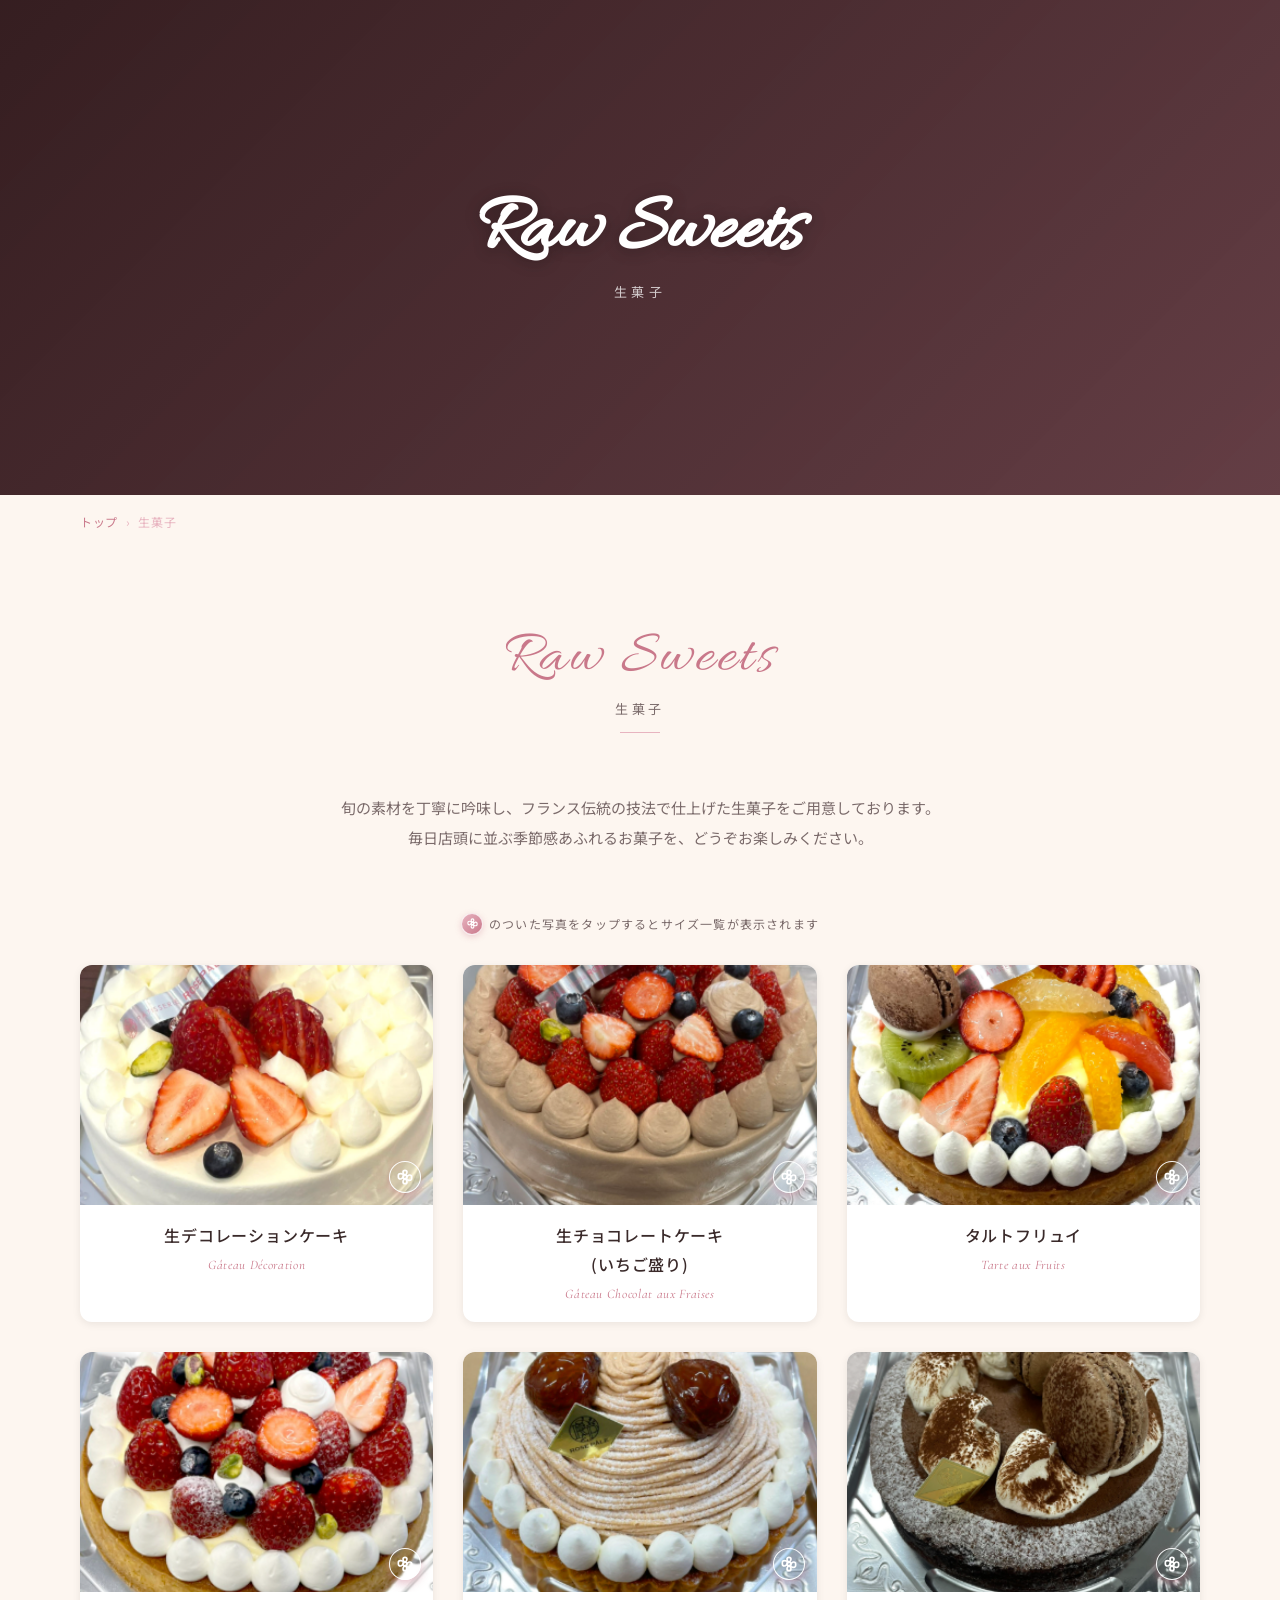
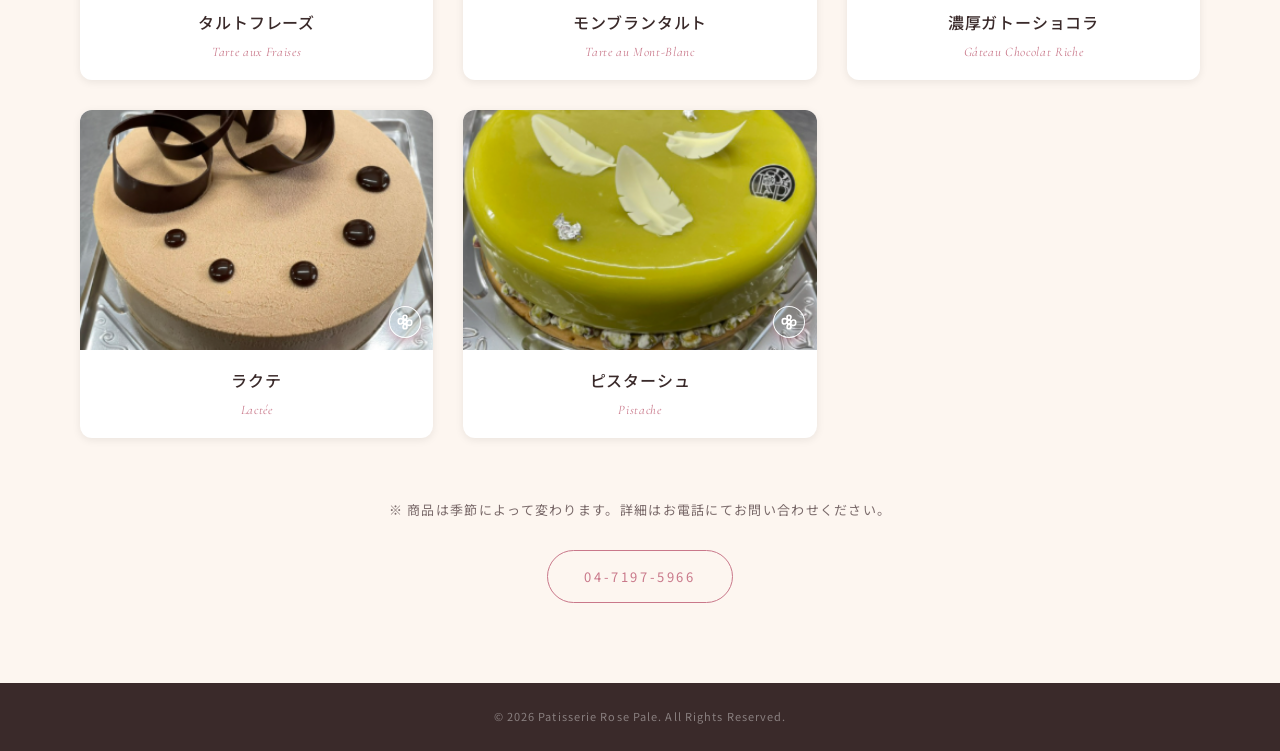
==== namagashi.html @ 11989080 "Add files via upload" ====
<!DOCTYPE html>
<html lang="ja">
<head>
  <meta charset="UTF-8">
  <meta name="viewport" content="width=device-width, initial-scale=1.0">
  <title>生菓子 | パティスリーローズパール</title>
  <meta name="description" content="パティスリーローズパールの生菓子一覧。旬の素材を使った、瑞々しい洋菓子をご用意しております。">
  <link rel="preconnect" href="https://fonts.googleapis.com">
  <link rel="preconnect" href="https://fonts.gstatic.com" crossorigin>
  <link href="https://fonts.googleapis.com/css2?family=Allura&family=Cormorant+Garamond:ital,wght@1,500&family=Noto+Sans+JP:wght@300;400;500&display=swap" rel="stylesheet">
  <link rel="stylesheet" href="css/style.css">
  <style>
    /* ── 生菓子ページ固有スタイル ── */

    /* カード画像エリア */
    .namagashi-card {
      background: var(--color-white);
      border-radius: var(--radius-md);
      overflow: hidden;
      box-shadow: var(--shadow-sm);
      transition: transform 0.3s ease, box-shadow 0.3s ease;
    }
    .namagashi-card:hover {
      transform: translateY(-4px);
      box-shadow: var(--shadow-md);
    }

    /* 画像ラッパー：タップで説明オーバーレイ表示 */
    .namagashi-img-wrap {
      position: relative;
      overflow: hidden;
      cursor: pointer;
      -webkit-tap-highlight-color: transparent;
    }

    /* 画像スタイル */
    .namagashi-img {
      width: 100%;
      height: 240px;
      object-fit: cover;
      transition: transform 0.5s ease;
    }

    .namagashi-card:hover .namagashi-img {
      transform: scale(1.05);
    }

    /* タップヒント（説明あり） */
    @keyframes flower-pulse {
      0% {
        transform: scale(1);
        box-shadow: 0 4px 10px rgba(201, 120, 138, 0.45);
      }
      50% {
        transform: scale(1.1);
        box-shadow: 0 6px 14px rgba(201, 120, 138, 0.6), 0 0 8px rgba(232, 180, 192, 0.4);
      }
      100% {
        transform: scale(1);
        box-shadow: 0 4px 10px rgba(201, 120, 138, 0.45);
      }
    }
    .namagashi-img-wrap.has-desc::before {
      content: '';
      position: absolute;
      bottom: 12px;
      right: 12px;
      width: 32px;
      height: 32px;
      background: linear-gradient(135deg, var(--color-rose-light), var(--color-rose));
      border: 1.5px solid rgba(255, 255, 255, 0.95);
      border-radius: 50%;
      z-index: 2;
      background-image: url("data:image/svg+xml,%3Csvg xmlns='http://www.w3.org/2000/svg' viewBox='0 0 24 24' fill='none' stroke='white' stroke-width='2.5' stroke-linecap='round' stroke-linejoin='round'%3E%3Ccircle cx='12' cy='12' r='3'/%3E%3Cpath d='M12 2a3 3 0 0 0-3 3c0 2 3 5 3 5s3-3 3-5a3 3 0 0 0-3-3z'/%3E%3Cpath d='M12 22a3 3 0 0 0 3-3c0-2-3-5-3-5s-3 3-3 5a3 3 0 0 0 3 3z'/%3E%3Cpath d='M2 12a3 3 0 0 0 3 3c2 0 5-3 5-5s-3-3-5-3a3 3 0 0 0-3 3z'/%3E%3Cpath d='M22 12a3 3 0 0 0-3-3c-2 0-5 3-5 5s3 3 5 3a3 3 0 0 0 3-3z'/%3E%3C/svg%3E");
      background-repeat: no-repeat;
      background-position: center;
      background-size: 16px;
      box-shadow: 0 4px 10px rgba(201, 120, 138, 0.45);
      transition: transform 0.3s ease, opacity 0.3s ease, box-shadow 0.3s ease;
      animation: flower-pulse 2.4s infinite ease-in-out;
    }
    .namagashi-img-wrap.has-desc.active::before {
      opacity: 0;
      transform: scale(0.8);
      pointer-events: none;
    }

    /* 説明オーバーレイ */
    .namagashi-desc-overlay {
      position: absolute;
      inset: 0;
      background: rgba(58, 42, 42, 0.88);
      backdrop-filter: blur(2px);
      display: flex;
      align-items: center;
      justify-content: center;
      padding: 20px;
      opacity: 0;
      transform: translateY(8px);
      transition: opacity 0.35s ease, transform 0.35s ease;
      pointer-events: none;
      z-index: 3;
    }
    .namagashi-img-wrap.active .namagashi-desc-overlay {
      opacity: 1;
      transform: translateY(0);
      pointer-events: all;
    }

    .namagashi-desc-overlay p {
      color: var(--color-white);
      font-size: 15px;
      line-height: 2.2;
      text-align: center;
      letter-spacing: 0.1em;
      font-weight: 400;
    }

    /* 閉じるボタン */
    .namagashi-close-btn {
      position: absolute;
      top: 10px;
      right: 10px;
      width: 28px;
      height: 28px;
      border-radius: 50%;
      background: rgba(255,255,255,0.25);
      display: flex;
      align-items: center;
      justify-content: center;
      z-index: 4;
      transition: background-color 0.2s, transform 0.2s;
    }
    .namagashi-close-btn:hover {
      background: rgba(255,255,255,0.4);
      transform: rotate(90deg);
    }
    .namagashi-close-btn svg {
      width: 14px;
      height: 14px;
      stroke: white;
      stroke-width: 2;
    }

    /* カード下部テキスト */
    .namagashi-card-body {
      padding: 16px 18px;
      text-align: center;
    }
    .namagashi-card-name {
      font-size: 16px;
      font-weight: 500;
      color: var(--color-text);
      margin: 0;
      letter-spacing: 0.05em;
    }
    .namagashi-card-name-en {
      display: block;
      font-family: var(--font-serif);
      font-style: italic;
      font-size: 13px;
      color: var(--color-rose);
      margin-top: 4px;
      letter-spacing: 0.05em;
    }

    /* グリッド */
    .namagashi-grid {
      display: grid;
      grid-template-columns: repeat(3, 1fr);
      gap: 30px;
      max-width: 1200px;
      margin: 0 auto;
    }

    /* タップ説明テキスト */
    .tap-hint {
      text-align: center;
      font-size: 12px;
      color: var(--color-text-light);
      letter-spacing: 0.1em;
      margin-bottom: 30px;
      display: flex;
      align-items: center;
      justify-content: center;
      gap: 6px;
    }
    .tap-hint-dot {
      width: 22px;
      height: 22px;
      background: linear-gradient(135deg, var(--color-rose-light), var(--color-rose));
      border: 1px solid rgba(255, 255, 255, 0.8);
      border-radius: 50%;
      display: inline-flex;
      align-items: center;
      justify-content: center;
      flex-shrink: 0;
      box-shadow: 0 2px 6px rgba(201, 120, 138, 0.3);
    }
    .tap-hint-dot svg {
      width: 11px;
      height: 11px;
      stroke: white;
      stroke-width: 2.5;
    }

    @media (max-width: 960px) {
      .namagashi-grid {
        grid-template-columns: 1fr;
        max-width: 500px;
        margin: 0 auto;
      }
      .namagashi-grid .namagashi-img {
        aspect-ratio: 1 / 1;
        height: auto;
      }
    }

    @media (max-width: 640px) {
      .namagashi-grid {
        max-width: 100%;
      }
    }

    /* ── ヒーロースライドショー ── */
    .page-hero {
      position: relative;
      overflow: hidden;
      background-color: #3a2a2a;
    }
    .page-hero-slides {
      position: absolute;
      inset: 0;
      z-index: 0;
    }
    .page-hero-slide {
      position: absolute;
      inset: 0;
      background-size: cover;
      background-position: center;
      opacity: 0;
      transform: scale(1.05);
      animation: hero-slideshow 12s infinite;
      animation-fill-mode: both;
    }
    .page-hero-slide:nth-child(1) {
      animation-delay: 0s;
    }
    .page-hero-slide:nth-child(2) {
      animation-delay: 4s;
    }
    .page-hero-slide:nth-child(3) {
      animation-delay: 8s;
    }

    @keyframes hero-slideshow {
      0% {
        opacity: 0;
        transform: scale(1.05);
      }
      8.33% {
        opacity: 1;
      }
      33.33% {
        opacity: 1;
        transform: scale(1);
      }
      41.66% {
        opacity: 0;
        transform: scale(0.98);
      }
      100% {
        opacity: 0;
      }
    }
  </style>
</head>
<body>

  <!-- Header -->
  <header id="site-header" class="header-transparent">
    <div class="header-inner">
      <a href="index.html" class="site-logo"><img src="img/ロゴ.png" alt="Patisserie Rose Pale" class="site-logo-img"></a>
      <button class="hamburger-btn" id="hamburger-btn" aria-label="メニューを開く">
        <span></span>
        <span></span>
        <span></span>
      </button>
    </div>
  </header>

  <!-- Navigation Overlay -->
  <div class="nav-overlay" id="nav-overlay">
    <nav>
      <ul>
        <li><a href="index.html"><span class="nav-en">Top</span><span class="nav-ja">トップページ</span></a></li>
        <li><a href="namagashi.html"><span class="nav-en">Raw Sweets</span><span class="nav-ja">生菓子</span></a></li>
        <li><a href="petits-gateaux.html"><span class="nav-en">Petits Gâteaux</span><span class="nav-ja">プティガトー</span></a></li>
        <li><a href="yakigashi.html"><span class="nav-en">Baked Sweets</span><span class="nav-ja">焼き菓子</span></a></li>
        <li><a href="shop.html"><span class="nav-en">Our Shop</span><span class="nav-ja">店舗紹介</span></a></li>
      </ul>
    </nav>
  </div>

  <!-- Page Hero (スライドショー) -->
  <section class="page-hero" aria-label="生菓子">
    <div class="page-hero-slides">
      <div class="page-hero-slide" style="background-image: url('img/生デコレーションケーキ.png');"></div>
      <div class="page-hero-slide" style="background-image: url('img/タルトフリュイ.png');"></div>
      <div class="page-hero-slide" style="background-image: url('img/モンブランタルト.png');"></div>
    </div>
    <div class="page-hero-overlay"></div>
    <div class="page-hero-content">
      <h1 class="page-title-en">Raw Sweets</h1>
      <p class="page-title-ja">生菓子</p>
    </div>
  </section>

  <!-- Breadcrumb -->
  <div class="breadcrumb">
    <a href="index.html">トップ</a>
    <span>›</span>
    <span>生菓子</span>
  </div>

  <!-- Product Section -->
  <main class="product-section">
    <div class="section-title fade-in-up">
      <span class="title-en">Raw Sweets</span>
      <span class="title-ja">生菓子</span>
      <span class="title-line"></span>
    </div>
    <p class="product-intro fade-in-up">
      旬の素材を丁寧に吟味し、フランス伝統の技法で仕上げた生菓子をご用意しております。<br>
      毎日店頭に並ぶ季節感あふれるお菓子を、どうぞお楽しみください。
    </p>

    <p class="tap-hint fade-in-up">
      <span class="tap-hint-dot">
        <svg viewBox="0 0 24 24" fill="none" stroke="currentColor" stroke-width="2.5" stroke-linecap="round" stroke-linejoin="round">
          <circle cx="12" cy="12" r="3"/>
          <path d="M12 2a3 3 0 0 0-3 3c0 2 3 5 3 5s3-3 3-5a3 3 0 0 0-3-3z"/>
          <path d="M12 22a3 3 0 0 0 3-3c0-2-3-5-3-5s-3 3-3 5a3 3 0 0 0 3 3z"/>
          <path d="M2 12a3 3 0 0 0 3 3c2 0 5-3 5-5s-3-3-5-3a3 3 0 0 0-3 3z"/>
          <path d="M22 12a3 3 0 0 0-3-3c-2 0-5 3-5 5s3 3 5 3a3 3 0 0 0 3-3z"/>
        </svg>
      </span>
      のついた写真をタップするとサイズ一覧が表示されます
    </p>

    <div class="namagashi-grid">

      <!-- 生デコレーションケーキ -->
      <article class="namagashi-card fade-in-up">
        <div class="namagashi-img-wrap has-desc" id="card-1" onclick="toggleDesc('card-1')">
          <img src="img/生デコレーションケーキ.png" alt="生デコレーションケーキ" class="namagashi-img" loading="lazy">
          <div class="namagashi-desc-overlay">
            <button class="namagashi-close-btn" onclick="event.stopPropagation(); toggleDesc('card-1')" aria-label="閉じる">
              <svg viewBox="0 0 24 24" fill="none" stroke-linecap="round" stroke-linejoin="round"><line x1="18" y1="6" x2="6" y2="18"/><line x1="6" y1="6" x2="18" y2="18"/></svg>
            </button>
            <p>
              4号 12センチ<br>
              5号 15センチ<br>
              6号 18センチ<br>
              7号 21センチ
            </p>
          </div>
        </div>
        <div class="namagashi-card-body">
          <h2 class="namagashi-card-name">生デコレーションケーキ</h2>
          <span class="namagashi-card-name-en">Gâteau Décoration</span>
        </div>
      </article>

      <!-- 生チョコレートケーキ（いちご盛り） -->
      <article class="namagashi-card fade-in-up">
        <div class="namagashi-img-wrap has-desc" id="card-2" onclick="toggleDesc('card-2')">
          <img src="img/生チョコレートケーキ(いちご盛り).png" alt="生チョコレートケーキ（いちご盛り）" class="namagashi-img" loading="lazy">
          <div class="namagashi-desc-overlay">
            <button class="namagashi-close-btn" onclick="event.stopPropagation(); toggleDesc('card-2')" aria-label="閉じる">
              <svg viewBox="0 0 24 24" fill="none" stroke-linecap="round" stroke-linejoin="round"><line x1="18" y1="6" x2="6" y2="18"/><line x1="6" y1="6" x2="18" y2="18"/></svg>
            </button>
            <p>
              4号 12センチ<br>
              5号 15センチ<br>
              6号 18センチ<br>
              7号 21センチ
            </p>
          </div>
        </div>
        <div class="namagashi-card-body">
          <h2 class="namagashi-card-name">生チョコレートケーキ<br>(いちご盛り)</h2>
          <span class="namagashi-card-name-en">Gâteau Chocolat aux Fraises</span>
        </div>
      </article>

      <!-- タルトフリュイ -->
      <article class="namagashi-card fade-in-up">
        <div class="namagashi-img-wrap has-desc" id="card-3" onclick="toggleDesc('card-3')">
          <img src="img/タルトフリュイ.png" alt="タルトフリュイ" class="namagashi-img" loading="lazy">
          <div class="namagashi-desc-overlay">
            <button class="namagashi-close-btn" onclick="event.stopPropagation(); toggleDesc('card-3')" aria-label="閉じる">
              <svg viewBox="0 0 24 24" fill="none" stroke-linecap="round" stroke-linejoin="round"><line x1="18" y1="6" x2="6" y2="18"/><line x1="6" y1="6" x2="18" y2="18"/></svg>
            </button>
            <p>
              5号 15センチ<br>
              6号 18センチ
            </p>
          </div>
        </div>
        <div class="namagashi-card-body">
          <h2 class="namagashi-card-name">タルトフリュイ</h2>
          <span class="namagashi-card-name-en">Tarte aux Fruits</span>
        </div>
      </article>

      <!-- タルトフレーズ -->
      <article class="namagashi-card fade-in-up">
        <div class="namagashi-img-wrap has-desc" id="card-4" onclick="toggleDesc('card-4')">
          <img src="img/タルトフレーズ.png" alt="タルトフレーズ" class="namagashi-img" loading="lazy">
          <div class="namagashi-desc-overlay">
            <button class="namagashi-close-btn" onclick="event.stopPropagation(); toggleDesc('card-4')" aria-label="閉じる">
              <svg viewBox="0 0 24 24" fill="none" stroke-linecap="round" stroke-linejoin="round"><line x1="18" y1="6" x2="6" y2="18"/><line x1="6" y1="6" x2="18" y2="18"/></svg>
            </button>
            <p>
              5号 15センチ<br>
              6号 18センチ
            </p>
          </div>
        </div>
        <div class="namagashi-card-body">
          <h2 class="namagashi-card-name">タルトフレーズ</h2>
          <span class="namagashi-card-name-en">Tarte aux Fraises</span>
        </div>
      </article>

      <!-- モンブランタルト -->
      <article class="namagashi-card fade-in-up">
        <div class="namagashi-img-wrap has-desc" id="card-5" onclick="toggleDesc('card-5')">
          <img src="img/モンブランタルト.png" alt="モンブランタルト" class="namagashi-img" loading="lazy">
          <div class="namagashi-desc-overlay">
            <button class="namagashi-close-btn" onclick="event.stopPropagation(); toggleDesc('card-5')" aria-label="閉じる">
              <svg viewBox="0 0 24 24" fill="none" stroke-linecap="round" stroke-linejoin="round"><line x1="18" y1="6" x2="6" y2="18"/><line x1="6" y1="6" x2="18" y2="18"/></svg>
            </button>
            <p>
              5号 15センチ<br>
              6号 18センチ
            </p>
          </div>
        </div>
        <div class="namagashi-card-body">
          <h2 class="namagashi-card-name">モンブランタルト</h2>
          <span class="namagashi-card-name-en">Tarte au Mont-Blanc</span>
        </div>
      </article>

      <!-- 濃厚ガトーショコラ -->
      <article class="namagashi-card fade-in-up">
        <div class="namagashi-img-wrap has-desc" id="card-6" onclick="toggleDesc('card-6')">
          <img src="img/濃厚ガトーショコラ.png" alt="濃厚ガトーショコラ" class="namagashi-img" loading="lazy">
          <div class="namagashi-desc-overlay">
            <button class="namagashi-close-btn" onclick="event.stopPropagation(); toggleDesc('card-6')" aria-label="閉じる">
              <svg viewBox="0 0 24 24" fill="none" stroke-linecap="round" stroke-linejoin="round"><line x1="18" y1="6" x2="6" y2="18"/><line x1="6" y1="6" x2="18" y2="18"/></svg>
            </button>
            <p>
              5号 15cm<br>
              6号 18cm
            </p>
          </div>
        </div>
        <div class="namagashi-card-body">
          <h2 class="namagashi-card-name">濃厚ガトーショコラ</h2>
          <span class="namagashi-card-name-en">Gâteau Chocolat Riche</span>
        </div>
      </article>

      <!-- ラクテ -->
      <article class="namagashi-card fade-in-up">
        <div class="namagashi-img-wrap has-desc" id="card-7" onclick="toggleDesc('card-7')">
          <img src="img/ラクテ.png" alt="ラクテ" class="namagashi-img" loading="lazy">
          <div class="namagashi-desc-overlay">
            <button class="namagashi-close-btn" onclick="event.stopPropagation(); toggleDesc('card-7')" aria-label="閉じる">
              <svg viewBox="0 0 24 24" fill="none" stroke-linecap="round" stroke-linejoin="round"><line x1="18" y1="6" x2="6" y2="18"/><line x1="6" y1="6" x2="18" y2="18"/></svg>
            </button>
            <p>
              5号 15センチ
            </p>
          </div>
        </div>
        <div class="namagashi-card-body">
          <h2 class="namagashi-card-name">ラクテ</h2>
          <span class="namagashi-card-name-en">Lactée</span>
        </div>
      </article>

      <!-- ピスターシュ -->
      <article class="namagashi-card fade-in-up">
        <div class="namagashi-img-wrap has-desc" id="card-8" onclick="toggleDesc('card-8')">
          <img src="img/ピスターシュ.png" alt="ピスターシュ" class="namagashi-img" loading="lazy">
          <div class="namagashi-desc-overlay">
            <button class="namagashi-close-btn" onclick="event.stopPropagation(); toggleDesc('card-8')" aria-label="閉じる">
              <svg viewBox="0 0 24 24" fill="none" stroke-linecap="round" stroke-linejoin="round"><line x1="18" y1="6" x2="6" y2="18"/><line x1="6" y1="6" x2="18" y2="18"/></svg>
            </button>
            <p>
              6号 18センチ
            </p>
          </div>
        </div>
        <div class="namagashi-card-body">
          <h2 class="namagashi-card-name">ピスターシュ</h2>
          <span class="namagashi-card-name-en">Pistache</span>
        </div>
      </article>

    </div>

    <div style="text-align: center; margin-top: 60px;" class="fade-in-up">
      <p style="font-size:13px; color: var(--color-text-light); letter-spacing: 0.1em; margin-bottom: 8px;">
        ※ 商品は季節によって変わります。詳細はお電話にてお問い合わせください。
      </p>
      <a href="tel:04-7197-5966" class="btn-outline" style="margin-top: 20px;">04-7197-5966</a>
    </div>
  </main>

  <!-- Footer -->
  <footer class="footer-bar">
    <p>&copy; 2026 Patisserie Rose Pale. All Rights Reserved.</p>
  </footer>

  <button id="back-to-top" aria-label="ページトップへ戻る">
    <svg viewBox="0 0 24 24" fill="none" stroke="currentColor" stroke-width="2" stroke-linecap="round" stroke-linejoin="round">
      <polyline points="18 15 12 9 6 15"/>
    </svg>
  </button>

      <div class="sp-bottom-bar">
    <ul>
      <li>
        <a href="tel:04-7197-5966" aria-label="電話する">
          <svg viewBox="0 0 24 24" fill="none" stroke="currentColor" stroke-width="1.5" stroke-linecap="round" stroke-linejoin="round">
            <path d="M22 16.92v3a2 2 0 01-2.18 2 19.79 19.79 0 01-8.63-3.07A19.5 19.5 0 013.07 10.8a19.79 19.79 0 01-3.07-8.72A2 2 0 012.18 0h3a2 2 0 012 1.72c.127.96.361 1.903.7 2.81a2 2 0 01-.45 2.11L6.91 7.09a16 16 0 006 6l.56-.56a2 2 0 012.11-.45c.907.339 1.85.573 2.81.7A2 2 0 0122 16.92z"/>
          </svg>
          Tel
        </a>
      </li>
      <li>
        <a href="https://www.instagram.com/rosepale2020/" target="_blank" rel="noopener noreferrer" aria-label="Instagram">
          <svg viewBox="0 0 24 24" fill="none" stroke="currentColor" stroke-width="1.5" stroke-linecap="round" stroke-linejoin="round">
            <rect x="2" y="2" width="20" height="20" rx="5" ry="5"/>
            <circle cx="12" cy="12" r="4"/>
            <circle cx="17.5" cy="6.5" r="1" fill="currentColor" stroke="none"/>
          </svg>
          Instagram
        </a>
      </li>
      <li>
        <a href="https://line.me/R/ti/p/@408lzbvm?oat_content=url" target="_blank" rel="noopener noreferrer" aria-label="LINE">
          <svg viewBox="0 0 24 24" fill="none" stroke="currentColor" stroke-width="1.5" stroke-linecap="round" stroke-linejoin="round">
            <path d="M21 11.5a8.38 8.38 0 0 1-.9 3.8 8.5 8.5 0 0 1-7.6 4.7 8.38 8.38 0 0 1-3.8-.9L3 21l1.9-5.7a8.38 8.38 0 0 1-.9-3.8 8.5 8.5 0 0 1 4.7-7.6 8.38 8.38 0 0 1 3.8-.9h.5a8.48 8.48 0 0 1 8 8v.5z"/>
          </svg>
          LINE
        </a>
      </li>
      <li>
        <a href="https://goo.gl/maps/tMZ2dfhwpbiLXZkw8" target="_blank" rel="noopener noreferrer" aria-label="地図を開く">
          <svg viewBox="0 0 24 24" fill="none" stroke="currentColor" stroke-width="1.5" stroke-linecap="round" stroke-linejoin="round">
            <path d="M12 2C8.13 2 5 5.13 5 9c0 5.25 7 13 7 13s7-7.75 7-13c0-3.87-3.13-7-7-7z"/>
            <circle cx="12" cy="9" r="2.5"/>
          </svg>
          Map
        </a>
      </li>
    </ul>
  </div>

  <script src="js/main.js"></script>
  <script>
    // 説明オーバーレイの開閉
    function toggleDesc(id) {
      const wrap = document.getElementById(id);
      if (!wrap || !wrap.classList.contains('has-desc')) return;

      const isActive = wrap.classList.contains('active');

      // 他のすべてを閉じる
      document.querySelectorAll('.namagashi-img-wrap.active').forEach(el => {
        el.classList.remove('active');
      });

      // 自分をトグル
      if (!isActive) {
        wrap.classList.add('active');
      }
    }

    // 外側クリックで閉じる
    document.addEventListener('click', function(e) {
      if (!e.target.closest('.namagashi-img-wrap')) {
        document.querySelectorAll('.namagashi-img-wrap.active').forEach(el => {
          el.classList.remove('active');
        });
      }
    });
  </script>
</body>
</html>
---- css/style.css ----
/* ========================================
   Patisserie Rose Pale - Main Stylesheet
   ======================================== */

/* -- Reset & Base -- */
*, *::before, *::after {
  box-sizing: border-box;
  margin: 0;
  padding: 0;
}

:root {
  --color-rose: #c9788a;
  --color-rose-light: #e8b4c0;
  --color-rose-pale: #f5dde3;
  --color-rose-dark: #9e5566;
  --color-cream: #fdf6f0;
  --color-white: #ffffff;
  --color-text: #3a2a2a;
  --color-text-light: #7a6a6a;
  --color-gold: #c9a96e;
  --color-gold-light: #e8d5b0;
  --font-sans: 'Noto Sans JP', 'Hiragino Kaku Gothic ProN', sans-serif;
  --font-serif: 'Cormorant Garamond', 'Georgia', serif;
  --font-display: 'Allura', cursive;
  --shadow-sm: 0 2px 8px rgba(0,0,0,0.08);
  --shadow-md: 0 4px 20px rgba(0,0,0,0.12);
  --shadow-lg: 0 8px 40px rgba(0,0,0,0.16);
  --radius-sm: 4px;
  --radius-md: 12px;
  --radius-lg: 24px;
  --transition: 0.3s ease;
}

html {
  scroll-behavior: smooth;
}

body {
  font-family: var(--font-sans);
  color: var(--color-text);
  background: var(--color-cream);
  line-height: 1.8;
  overflow-x: hidden;
}

img {
  max-width: 100%;
  height: auto;
  display: block;
}

/* ========================================
   IMAGE PLACEHOLDERS
   ======================================== */
/* グレープレースホルダー共通 */
.img-placeholder {
  background: #c8c8c8;
  display: flex;
  align-items: center;
  justify-content: center;
  color: #999;
  font-size: 12px;
  letter-spacing: 0.15em;
  width: 100%;
}

.img-placeholder::after {
  content: 'PHOTO';
}

/* about-image 内のプレースホルダー */
.about-image .img-placeholder {
  height: 520px;
  border-radius: var(--radius-lg);
  box-shadow: var(--shadow-lg);
  position: relative;
  z-index: 1;
}

/* product-card 内のプレースホルダー */
.product-card .img-placeholder {
  height: 240px;
}

/* gallery-item 内のプレースホルダー */
.gallery-item .img-placeholder {
  min-height: 280px;
  height: 100%;
  transition: transform 0.6s ease;
}

.gallery-item:hover .img-placeholder {
  transform: scale(1.08);
}

a {
  text-decoration: none;
  color: inherit;
}

ul {
  list-style: none;
}

/* ========================================
   HEADER
   ======================================== */
#site-header {
  position: fixed;
  top: -90px; /* 初期状態では画面上部に隠す */
  left: 0;
  width: 100%;
  z-index: 1000;
  opacity: 0;
  pointer-events: none; /* 非表示時は操作不可にする */
  transition: top 0.4s cubic-bezier(0.25, 1, 0.3, 1), 
              opacity 0.4s cubic-bezier(0.25, 1, 0.3, 1), 
              background var(--transition), 
              box-shadow var(--transition);
}

#site-header.scrolled {
  top: 0; /* スクロール時にスッと降りてくる */
  opacity: 1;
  pointer-events: all;
  background: rgba(255, 255, 255, 0.95);
  backdrop-filter: blur(10px);
  box-shadow: var(--shadow-sm);
}

.header-inner {
  display: flex;
  align-items: center;
  justify-content: space-between;
  padding: 20px 40px;
  max-width: 1200px;
  margin: 0 auto;
}

.site-logo {
  display: flex;
  align-items: center;
}

.site-logo-img {
  height: 64px;
  width: auto;
  display: block;
  transition: transform 0.3s ease, filter 0.3s ease, height 0.3s ease;
}

#site-header.scrolled .site-logo-img {
  height: 48px; /* スクロール時にロゴを少し小さくしてスタイリッシュに */
}

.site-logo:hover .site-logo-img {
  transform: scale(1.03);
}

@media (max-width: 640px) {
  .site-logo-img {
    height: 48px; /* モバイル端末に最適化された少し大きめの高さ */
  }
  #site-header.scrolled .site-logo-img {
    height: 38px;
  }
}

/* Hamburger menu button */
.hamburger-btn {
  display: flex;
  flex-direction: column;
  gap: 6px;
  cursor: pointer;
  padding: 8px;
  background: none;
  border: none;
  z-index: 1100;
}

.hamburger-btn span {
  display: block;
  width: 28px;
  height: 1.5px;
  background: var(--color-text);
  transition: var(--transition);
  transform-origin: center;
}

#site-header.scrolled .hamburger-btn span {
  background: var(--color-text);
}

.hamburger-btn.open span:nth-child(1) {
  transform: translateY(7.5px) rotate(45deg);
}
.hamburger-btn.open span:nth-child(2) {
  opacity: 0;
}
.hamburger-btn.open span:nth-child(3) {
  transform: translateY(-7.5px) rotate(-45deg);
}

/* When header is transparent (top of page, hero section) */
.header-transparent .hamburger-btn span {
  background: var(--color-white);
}

.header-transparent .logo-en {
  color: var(--color-rose-light);
  text-shadow: 0 1px 6px rgba(0,0,0,0.3);
}

.header-transparent .logo-ja {
  color: rgba(255,255,255,0.8);
}

/* Navigation overlay */
.nav-overlay {
  position: fixed;
  inset: 0;
  background: rgba(253, 246, 240, 0.97);
  backdrop-filter: blur(20px);
  z-index: 1050;
  display: flex;
  align-items: center;
  justify-content: center;
  opacity: 0;
  pointer-events: none;
  transition: opacity 0.4s ease;
}

.nav-overlay.open {
  opacity: 1;
  pointer-events: all;
}

.nav-overlay nav ul {
  display: flex;
  flex-direction: column;
  gap: 40px;
  text-align: center;
}

.nav-overlay nav ul li a {
  display: flex;
  flex-direction: column;
  align-items: center;
  gap: 6px;
  transition: var(--transition);
}

.nav-overlay nav ul li a .nav-en {
  font-family: var(--font-display);
  font-size: 38px;
  color: var(--color-rose);
  letter-spacing: 0.05em;
  line-height: 1;
}

.nav-overlay nav ul li a .nav-ja {
  font-size: 12px;
  letter-spacing: 0.25em;
  color: var(--color-text-light);
}

.nav-overlay nav ul li a:hover .nav-en {
  color: var(--color-rose-dark);
  transform: scale(1.05);
}

/* ========================================
   HERO SECTION
   ======================================== */
.hero-section {
  position: relative;
  width: 100%;
  height: 100vh;
  min-height: 600px;
  overflow: hidden;
}

.hero-bg-slides {
  position: absolute;
  inset: 0;
  z-index: 0;
}

.hero-bg-slide {
  position: absolute;
  inset: 0;
  background-size: cover;
  background-position: center;
  opacity: 0;
  transform: scale(1.05);
  animation: hero-slideshow-5 20s infinite;
  animation-fill-mode: both;
}

.hero-bg-slide:nth-child(1) { animation-delay: 0s; }
.hero-bg-slide:nth-child(2) { animation-delay: 4s; }
.hero-bg-slide:nth-child(3) { animation-delay: 8s; }
.hero-bg-slide:nth-child(4) { animation-delay: 12s; }
.hero-bg-slide:nth-child(5) { animation-delay: 16s; }

@keyframes hero-slideshow-5 {
  0% {
    opacity: 0;
    transform: scale(1.05);
  }
  5% {
    opacity: 1;
  }
  15% {
    opacity: 1;
    transform: scale(1);
  }
  20% {
    opacity: 0;
    transform: scale(0.98);
  }
  100% {
    opacity: 0;
  }
}

.hero-overlay {
  position: absolute;
  inset: 0;
  background: linear-gradient(
    135deg,
    rgba(50, 20, 25, 0.45) 0%,
    rgba(180, 100, 120, 0.25) 50%,
    rgba(50, 20, 25, 0.35) 100%
  );
}

.hero-content {
  position: absolute;
  inset: 0;
  display: flex;
  flex-direction: column;
  align-items: center;
  justify-content: center;
  text-align: center;
  color: var(--color-white);
  padding: 20px;
}

.hero-subtitle {
  font-family: var(--font-serif);
  font-size: 14px;
  letter-spacing: 0.4em;
  color: var(--color-rose-light);
  margin-bottom: 16px;
  opacity: 0;
  transform: translateY(20px);
  animation: fadeUp 1s ease 0.5s forwards;
  text-transform: uppercase;
}

.hero-title-en {
  font-family: var(--font-display);
  font-size: clamp(52px, 8vw, 100px);
  line-height: 1;
  letter-spacing: 0.03em;
  margin-bottom: 16px;
  text-shadow: 0 2px 20px rgba(0,0,0,0.3);
  opacity: 0;
  transform: translateY(20px);
  animation: fadeUp 1s ease 0.8s forwards;
}

.hero-title-ja {
  font-size: clamp(14px, 2vw, 18px);
  letter-spacing: 0.35em;
  color: rgba(255,255,255,0.85);
  margin-bottom: 40px;
  opacity: 0;
  transform: translateY(20px);
  animation: fadeUp 1s ease 1.1s forwards;
}

.hero-divider {
  width: 60px;
  height: 1px;
  background: var(--color-rose-light);
  margin: 0 auto 16px;
  opacity: 0;
  animation: fadeIn 1s ease 1.4s forwards;
}

.hero-tagline {
  font-size: 24px; /* 16pxから拡大して目立たせる */
  font-weight: 500; /* 文字に中太の太さを持たせる */
  line-height: 1.8; /* 改行時のエレガントな行間 */
  letter-spacing: 0.3em; /* 文字間をさらに広げてプレミアムな質感に */
  color: rgba(255, 255, 255, 0.98);
  text-shadow: 0 2px 16px rgba(0, 0, 0, 0.6), 0 0 10px rgba(0, 0, 0, 0.3); /* シャドウを強めて視認性向上 */
  text-align: center;
  opacity: 0;
  transform: translateY(25px);
  filter: blur(8px);
  transition: opacity 2s cubic-bezier(0.25, 1, 0.3, 1), 
              transform 2s cubic-bezier(0.25, 1, 0.3, 1), 
              filter 2s cubic-bezier(0.25, 1, 0.3, 1);
  transition-delay: 1.2s; /* 1.2秒のディレイで上品に登場 */
}

.hero-section.loaded .hero-tagline {
  opacity: 1;
  transform: translateY(0);
  filter: blur(0);
}

.hero-scroll {
  position: absolute;
  bottom: 40px;
  left: 50%;
  transform: translateX(-50%);
  display: flex;
  flex-direction: column;
  align-items: center;
  gap: 8px;
  color: rgba(255,255,255,0.7);
  font-size: 10px;
  letter-spacing: 0.3em;
  text-transform: uppercase;
  animation: bounce 2s ease infinite 2s;
}

.hero-scroll::after {
  content: '';
  display: block;
  width: 1px;
  height: 40px;
  background: linear-gradient(to bottom, rgba(255,255,255,0.7), transparent);
  animation: scrollLine 2s ease infinite;
}

@keyframes fadeUp {
  to { opacity: 1; transform: translateY(0); }
}

@keyframes fadeIn {
  to { opacity: 1; }
}

@keyframes bounce {
  0%, 100% { transform: translateX(-50%) translateY(0); }
  50% { transform: translateX(-50%) translateY(8px); }
}

@keyframes scrollLine {
  0% { transform: scaleY(0); transform-origin: top; }
  50% { transform: scaleY(1); transform-origin: top; }
  51% { transform: scaleY(1); transform-origin: bottom; }
  100% { transform: scaleY(0); transform-origin: bottom; }
}

/* ========================================
   CALENDAR SECTION (placeholder)
   ======================================== */
.calendar-section {
  padding: 80px 40px;
  background: var(--color-white);
  text-align: center;
}

.calendar-placeholder {
  max-width: 900px;
  margin: 40px auto 0;
  min-height: 200px;
  border: 2px dashed var(--color-rose-light);
  border-radius: var(--radius-md);
  display: flex;
  align-items: center;
  justify-content: center;
  background: var(--color-rose-pale);
  color: var(--color-rose);
  font-size: 16px;
  letter-spacing: 0.15em;
}

/* ========================================
   SECTION TITLES
   ======================================== */
.section-title {
  text-align: center;
  margin-bottom: 60px;
}

.section-title .title-en {
  display: block;
  font-family: var(--font-display);
  font-size: clamp(40px, 5vw, 60px);
  color: var(--color-rose);
  line-height: 1;
  margin-bottom: 8px;
  letter-spacing: 0.05em;
}

.section-title .title-ja {
  display: block;
  font-size: 13px;
  letter-spacing: 0.3em;
  color: var(--color-text-light);
}

.section-title .title-line {
  display: block;
  width: 40px;
  height: 1px;
  background: var(--color-rose-light);
  margin: 12px auto 0;
}

/* White text variant */
.section-title.white .title-en { color: var(--color-rose-light); }
.section-title.white .title-ja { color: rgba(255,255,255,0.7); }
.section-title.white .title-line { background: rgba(255,255,255,0.5); }

/* ========================================
   ABOUT SECTION
   ======================================== */
.about-section {
  padding: 100px 40px;
  background: var(--color-cream);
}

.about-inner {
  max-width: 1100px;
  margin: 0 auto;
  display: grid;
  grid-template-columns: 1fr 1fr;
  gap: 80px;
  align-items: center;
}

.about-image {
  position: relative;
}

.about-image img {
  width: 100%;
  height: 520px;
  object-fit: cover;
  border-radius: var(--radius-lg);
  box-shadow: var(--shadow-lg);
}

.about-image::before {
  content: '';
  position: absolute;
  top: -20px;
  left: -20px;
  right: 20px;
  bottom: 20px;
  border: 1px solid var(--color-rose-light);
  border-radius: var(--radius-lg);
  z-index: 0;
}

.about-image img { position: relative; z-index: 1; }

.about-text .section-title {
  text-align: left;
  margin-bottom: 30px;
}

.about-description {
  font-size: 15px;
  line-height: 2;
  color: var(--color-text-light);
  margin-bottom: 30px;
}

.about-signature {
  font-family: var(--font-display);
  font-size: 32px;
  color: var(--color-rose);
  margin-bottom: 30px;
}

/* アバウトセクション（写真なし・中央揃え） */
.about-inner.about-centered {
  display: block;
  max-width: 800px;
  margin: 0 auto;
  text-align: center;
}

.about-inner.about-centered .about-text {
  max-width: 100%;
}

.about-inner.about-centered .about-text .section-title {
  text-align: center;
  margin-bottom: 40px;
}

.about-inner.about-centered .about-text .section-title .title-line {
  margin: 12px auto 0;
}

.about-inner.about-centered .about-signature {
  font-family: var(--font-display);
  font-size: 38px;
  color: var(--color-rose);
  margin-bottom: 24px;
  letter-spacing: 0.05em;
  text-align: center;
}

.about-inner.about-centered .about-description {
  font-size: 15px;
  line-height: 2.1;
  color: var(--color-text-light);
  margin-bottom: 40px;
  letter-spacing: 0.04em;
  text-align: center;
}

.btn-primary {
  display: inline-block;
  padding: 14px 36px;
  background: var(--color-rose);
  color: var(--color-white);
  border-radius: 50px;
  font-size: 13px;
  letter-spacing: 0.2em;
  transition: var(--transition);
  box-shadow: 0 4px 15px rgba(201, 120, 138, 0.3);
}

.btn-primary:hover {
  background: var(--color-rose-dark);
  transform: translateY(-2px);
  box-shadow: 0 6px 20px rgba(201, 120, 138, 0.4);
}

.btn-outline {
  display: inline-block;
  padding: 14px 36px;
  border: 1px solid var(--color-rose);
  color: var(--color-rose);
  border-radius: 50px;
  font-size: 13px;
  letter-spacing: 0.2em;
  transition: var(--transition);
}

.btn-outline:hover {
  background: var(--color-rose);
  color: var(--color-white);
  transform: translateY(-2px);
}

/* ========================================
   GALLERY SECTION
   ======================================== */
.gallery-section {
  padding: 100px 40px;
  background: linear-gradient(135deg, #3a2a2a 0%, #5a3040 100%);
  position: relative;
  overflow: hidden;
}

.gallery-section::before {
  content: '';
  position: absolute;
  top: -50%;
  right: -20%;
  width: 600px;
  height: 600px;
  background: radial-gradient(circle, rgba(201,120,138,0.15) 0%, transparent 70%);
  border-radius: 50%;
}

/* ── ギャラリースライダースタイル ── */
.gallery-slider-container {
  position: relative;
  max-width: 900px;
  margin: 0 auto;
  overflow: hidden;
  border-radius: var(--radius-lg);
  box-shadow: 0 12px 40px rgba(0, 0, 0, 0.4);
}

.gallery-slider {
  position: relative;
  height: 480px;
  width: 100%;
  background: #231818;
}

.gallery-slide {
  position: absolute;
  inset: 0;
  opacity: 0;
  visibility: hidden;
  transition: opacity 0.8s ease, visibility 0.8s ease;
  z-index: 1;
}

.gallery-slide.active {
  opacity: 1;
  visibility: visible;
  z-index: 2;
}

.gallery-slide img {
  width: 100%;
  height: 100%;
  object-fit: cover;
  transition: transform 8s ease;
}

/* スライド切り替え時の微小なズーム（Ken Burns効果） */
.gallery-slide.active img {
  transform: scale(1.06);
}

/* キャプション（グラデーションオーバーレイと文字） */
.gallery-slide-caption {
  position: absolute;
  bottom: 0;
  left: 0;
  right: 0;
  background: linear-gradient(to top, rgba(20, 10, 12, 0.85) 0%, rgba(20, 10, 12, 0.3) 60%, transparent 100%);
  padding: 40px 60px 50px;
  color: var(--color-white);
  text-align: center;
  z-index: 3;
  transform: translateY(10px);
  opacity: 0;
  transition: transform 0.8s ease, opacity 0.8s ease;
}

.gallery-slide.active .gallery-slide-caption {
  transform: translateY(0);
  opacity: 1;
}

.gallery-slide-caption h3 {
  font-family: var(--font-display), var(--font-sans);
  font-size: clamp(20px, 3.5vw, 26px);
  margin-bottom: 8px;
  font-weight: 500;
  letter-spacing: 0.15em;
}

.gallery-slide-caption p {
  font-size: 13px;
  opacity: 0.85;
  letter-spacing: 0.1em;
  line-height: 1.6;
}

/* 矢印ボタン */
.slider-btn {
  position: absolute;
  top: 50%;
  transform: translateY(-50%);
  width: 44px;
  height: 44px;
  border-radius: 50%;
  background: rgba(255, 255, 255, 0.15);
  backdrop-filter: blur(4px);
  -webkit-backdrop-filter: blur(4px);
  border: 1px solid rgba(255, 255, 255, 0.25);
  color: var(--color-white);
  display: flex;
  align-items: center;
  justify-content: center;
  cursor: pointer;
  z-index: 10;
  transition: background-color 0.3s, transform 0.3s, border-color 0.3s;
}

.slider-btn:hover {
  background: var(--color-rose);
  border-color: var(--color-rose-light);
  transform: translateY(-50%) scale(1.08);
}

.slider-btn svg {
  width: 20px;
  height: 20px;
  stroke: currentColor;
}

.prev-btn { left: 24px; }
.next-btn { right: 24px; }

/* ドットインジケーター */
.slider-dots {
  position: absolute;
  bottom: 20px;
  left: 50%;
  transform: translateX(-50%);
  display: flex;
  gap: 10px;
  z-index: 10;
}

.slider-dot {
  width: 8px;
  height: 8px;
  border-radius: 50%;
  background: rgba(255, 255, 255, 0.4);
  cursor: pointer;
  transition: background-color 0.3s, transform 0.3s;
}

.slider-dot:hover {
  background: rgba(255, 255, 255, 0.7);
}

.slider-dot.active {
  background: var(--color-rose);
  transform: scale(1.25);
}

@media (max-width: 600px) {
  .gallery-slider {
    height: 360px;
  }
  .gallery-slide-caption {
    padding: 30px 24px 40px;
  }
  .slider-btn {
    width: 36px;
    height: 36px;
  }
  .slider-btn svg {
    width: 16px;
    height: 16px;
  }
  .prev-btn { left: 12px; }
  .next-btn { right: 12px; }
}

/* ========================================
   SHOP INFO / FOOTER
   ======================================== */
.info-section {
  padding: 80px 40px 60px;
  background: var(--color-cream);
}

.info-inner {
  max-width: 1100px;
  margin: 0 auto;
}

.info-grid {
  display: grid;
  grid-template-columns: 1fr 1fr;
  gap: 60px;
  align-items: start;
}

.info-logo-block {
  text-align: center;
}

.info-logo-block .logo-en {
  font-family: var(--font-display);
  font-size: 52px;
  color: var(--color-rose);
  line-height: 1;
  margin-bottom: 8px;
}

.info-logo-block .logo-ja {
  font-size: 11px;
  letter-spacing: 0.3em;
  color: var(--color-text-light);
  margin-bottom: 30px;
}

.info-divider {
  width: 40px;
  height: 1px;
  background: var(--color-rose-light);
  margin: 0 auto 30px;
}

.info-tel {
  font-size: 28px;
  font-family: var(--font-serif);
  letter-spacing: 0.05em;
  color: var(--color-rose);
  margin-bottom: 6px;
}

.info-tel a {
  color: inherit;
}

.info-sns {
  display: flex;
  gap: 20px;
  justify-content: center;
  margin-top: 24px;
}

.info-sns a {
  display: flex;
  align-items: center;
  justify-content: center;
  width: 42px;
  height: 42px;
  border: 1px solid var(--color-rose-light);
  border-radius: 50%;
  color: var(--color-rose);
  font-size: 16px;
  transition: var(--transition);
  text-decoration: none;
}

.info-sns a:hover {
  background: var(--color-rose);
  border-color: var(--color-rose);
  color: var(--color-white);
  transform: translateY(-2px);
}

.info-table {
  width: 100%;
}

.info-table tr {
  border-bottom: 1px solid var(--color-rose-pale);
}

.info-table td {
  padding: 16px 0;
  font-size: 14px;
  line-height: 1.8;
  vertical-align: top;
}

.info-table td:first-child {
  width: 120px;
  font-size: 11px;
  letter-spacing: 0.15em;
  color: var(--color-rose);
  padding-right: 20px;
  padding-top: 18px;
}

.map-embed {
  margin-top: 30px;
}

.map-embed iframe {
  width: 100%;
  height: 200px;
  border: none;
  border-radius: var(--radius-md);
  filter: grayscale(20%);
}

/* ========================================
   FOOTER BAR
   ======================================== */
.footer-bar {
  background: var(--color-text);
  padding: 24px 40px;
  text-align: center;
}

.footer-bar p {
  font-size: 11px;
  color: rgba(255,255,255,0.4);
  letter-spacing: 0.1em;
}

/* ========================================
   MOBILE SP BOTTOM BAR
   ======================================== */
.sp-bottom-bar {
  display: none;
  position: fixed;
  bottom: 0;
  left: 0;
  width: 100%;
  z-index: 900;
  background: var(--color-white);
  box-shadow: 0 -2px 12px rgba(0,0,0,0.1);
}

.sp-bottom-bar ul {
  display: flex;
}

.sp-bottom-bar ul li {
  flex: 1;
}

.sp-bottom-bar ul li a {
  display: flex;
  flex-direction: column;
  align-items: center;
  justify-content: center;
  padding: 12px 8px;
  gap: 4px;
  color: var(--color-rose);
  font-size: 10px;
  letter-spacing: 0.1em;
  transition: var(--transition);
}

.sp-bottom-bar ul li a:hover {
  background: var(--color-rose-pale);
}

.sp-bottom-bar ul li a svg {
  width: 20px;
  height: 20px;
}

/* ========================================
   PAGE HERO (inner pages)
   ======================================== */
.page-hero {
  height: 55vh;
  min-height: 300px;
  display: flex;
  flex-direction: column;
  align-items: center;
  justify-content: center;
  position: relative;
  overflow: hidden;
  text-align: center;
  background-color: #b0b0b0;
  background-size: cover;
  background-position: center;
  margin-top: 0;
}

.page-hero-overlay {
  position: absolute;
  inset: 0;
  background: linear-gradient(135deg, rgba(50,20,25,0.55), rgba(180,100,120,0.35));
}

.page-hero-content {
  position: relative;
  z-index: 1;
  color: var(--color-white);
}

.page-hero-content .page-title-en {
  font-family: var(--font-display);
  font-size: clamp(50px, 7vw, 80px);
  color: var(--color-white);
  line-height: 1;
  text-shadow: 0 2px 15px rgba(0,0,0,0.3);
}

.page-hero-content .page-title-ja {
  font-size: 13px;
  letter-spacing: 0.35em;
  color: rgba(255,255,255,0.75);
  margin-top: 8px;
}

/* ========================================
   PRODUCT PAGES
   ======================================== */
.product-section {
  padding: 80px 40px;
  max-width: 1200px;
  margin: 0 auto;
}

.product-intro {
  text-align: center;
  max-width: 680px;
  margin: 0 auto 60px;
  font-size: 15px;
  line-height: 2;
  color: var(--color-text-light);
}

.product-grid {
  display: grid;
  grid-template-columns: repeat(3, 1fr);
  gap: 30px;
}

.product-card {
  background: var(--color-white);
  border-radius: var(--radius-md);
  overflow: hidden;
  box-shadow: var(--shadow-sm);
  transition: var(--transition);
}

.product-card:hover {
  transform: translateY(-6px);
  box-shadow: var(--shadow-md);
}

.product-card-img {
  width: 100%;
  height: 240px;
  object-fit: cover;
  transition: transform 0.5s ease;
}

.product-card:hover .product-card-img {
  transform: scale(1.05);
}

.product-card-body {
  padding: 24px;
}

.product-card-name {
  font-size: 16px;
  font-weight: 500;
  color: var(--color-text);
  margin-bottom: 8px;
  letter-spacing: 0.05em;
}

.product-card-name-en {
  font-family: var(--font-serif);
  font-style: italic;
  font-size: 13px;
  color: var(--color-rose);
  margin-bottom: 12px;
  display: block;
}

.product-card-desc {
  font-size: 13px;
  color: var(--color-text-light);
  line-height: 1.8;
}

/* ========================================
   SHOP PAGE
   ======================================== */
.shop-section {
  padding: 80px 40px;
}

.shop-inner {
  max-width: 1000px;
  margin: 0 auto;
}

.shop-info-card {
  background: var(--color-white);
  border-radius: var(--radius-lg);
  box-shadow: var(--shadow-md);
  padding: 60px;
  margin-bottom: 40px;
}

.shop-info-title {
  font-family: var(--font-display);
  font-size: 36px;
  color: var(--color-rose);
  margin-bottom: 40px;
  text-align: center;
}

.shop-info-table {
  width: 100%;
  border-collapse: collapse;
}

.shop-info-table tr {
  border-bottom: 1px solid var(--color-rose-pale);
}

.shop-info-table td {
  padding: 20px 0;
  font-size: 15px;
  line-height: 1.8;
  vertical-align: top;
}

.shop-info-table td:first-child {
  width: 140px;
  font-size: 12px;
  letter-spacing: 0.15em;
  color: var(--color-rose);
  font-weight: 500;
  padding-top: 22px;
}

.shop-map {
  border-radius: var(--radius-lg);
  overflow: hidden;
  box-shadow: var(--shadow-md);
  height: 400px;
}

.shop-map iframe {
  width: 100%;
  height: 100%;
  border: none;
}

/* ========================================
   FADE ANIMATIONS
   ======================================== */
.fade-in-up {
  opacity: 0;
  transform: translateY(30px);
  transition: opacity 0.7s ease, transform 0.7s ease;
}

.fade-in-up.visible {
  opacity: 1;
  transform: translateY(0);
}

.fade-in {
  opacity: 0;
  transition: opacity 0.7s ease;
}

.fade-in.visible {
  opacity: 1;
}

/* ========================================
   RESPONSIVE - TABLET
   ======================================== */
@media (max-width: 960px) {
  .about-inner {
    grid-template-columns: 1fr;
    gap: 50px;
  }

  .about-text .section-title {
    text-align: center;
  }

  .about-image::before {
    display: none;
  }

  .info-grid {
    grid-template-columns: 1fr;
    gap: 40px;
  }

  .product-grid {
    grid-template-columns: repeat(2, 1fr);
  }

  .gallery-grid {
    grid-template-columns: repeat(2, 1fr);
  }

  .gallery-item.large {
    grid-column: span 1;
  }
}

/* ========================================
   RESPONSIVE - MOBILE
   ======================================== */
@media (max-width: 640px) {
  .hero-section {
    height: auto;
    min-height: auto;
    aspect-ratio: 4 / 3;
  }
  .hero-bg-slide {
    transform: none !important;
  }
  .hero-scroll {
    display: none;
  }
  .hero-tagline {
    font-size: 17px;
    letter-spacing: 0.18em;
    line-height: 1.7;
  }

  .header-inner {
    padding: 16px 20px;
  }

  .site-logo .logo-en {
    font-size: 22px;
  }

  .about-section,
  .gallery-section,
  .info-section,
  .product-section,
  .shop-section {
    padding: 60px 20px;
  }

  .calendar-section {
    padding: 60px 20px;
  }

  .product-grid {
    grid-template-columns: 1fr;
  }

  .gallery-grid {
    grid-template-columns: 1fr;
  }

  .gallery-item.large {
    grid-column: span 1;
  }

  .shop-info-card {
    padding: 30px 24px;
  }

  .sp-bottom-bar {
    display: block;
  }

  body {
    padding-bottom: 60px;
  }

  .footer-bar {
    padding-bottom: 80px;
  }
}

/* ========================================
   BREADCRUMB
   ======================================== */
.breadcrumb {
  padding: 16px 40px;
  max-width: 1200px;
  margin: 0 auto;
  display: flex;
  gap: 8px;
  align-items: center;
  font-size: 12px;
  color: var(--color-text-light);
  letter-spacing: 0.05em;
}

.breadcrumb a {
  color: var(--color-rose);
  transition: var(--transition);
}

.breadcrumb a:hover {
  color: var(--color-rose-dark);
}

.breadcrumb span {
  color: var(--color-rose-light);
}

/* ========================================
   BACK TO TOP BUTTON
   ======================================== */
#back-to-top {
  position: fixed;
  bottom: 80px;
  right: 30px;
  width: 46px;
  height: 46px;
  background: var(--color-rose);
  color: var(--color-white);
  border: none;
  border-radius: 50%;
  cursor: pointer;
  display: flex;
  align-items: center;
  justify-content: center;
  box-shadow: var(--shadow-md);
  opacity: 0;
  transform: translateY(20px);
  transition: var(--transition);
  z-index: 800;
}

#back-to-top.visible {
  opacity: 1;
  transform: translateY(0);
}

#back-to-top:hover {
  background: var(--color-rose-dark);
  transform: translateY(-3px);
}

#back-to-top svg {
  width: 18px;
  height: 18px;
}

/* ========================================
   NAMAGASHI SPECIFIC STYLES
   ======================================== */
@media (max-width: 960px) {
  .namagashi-grid {
    grid-template-columns: 1fr;
    max-width: 500px;
    margin: 0 auto;
  }
  .namagashi-grid .product-card-img {
    aspect-ratio: 1 / 1;
    height: auto;
  }
}

@media (max-width: 640px) {
  .namagashi-grid {
    max-width: 100%;
  }
}
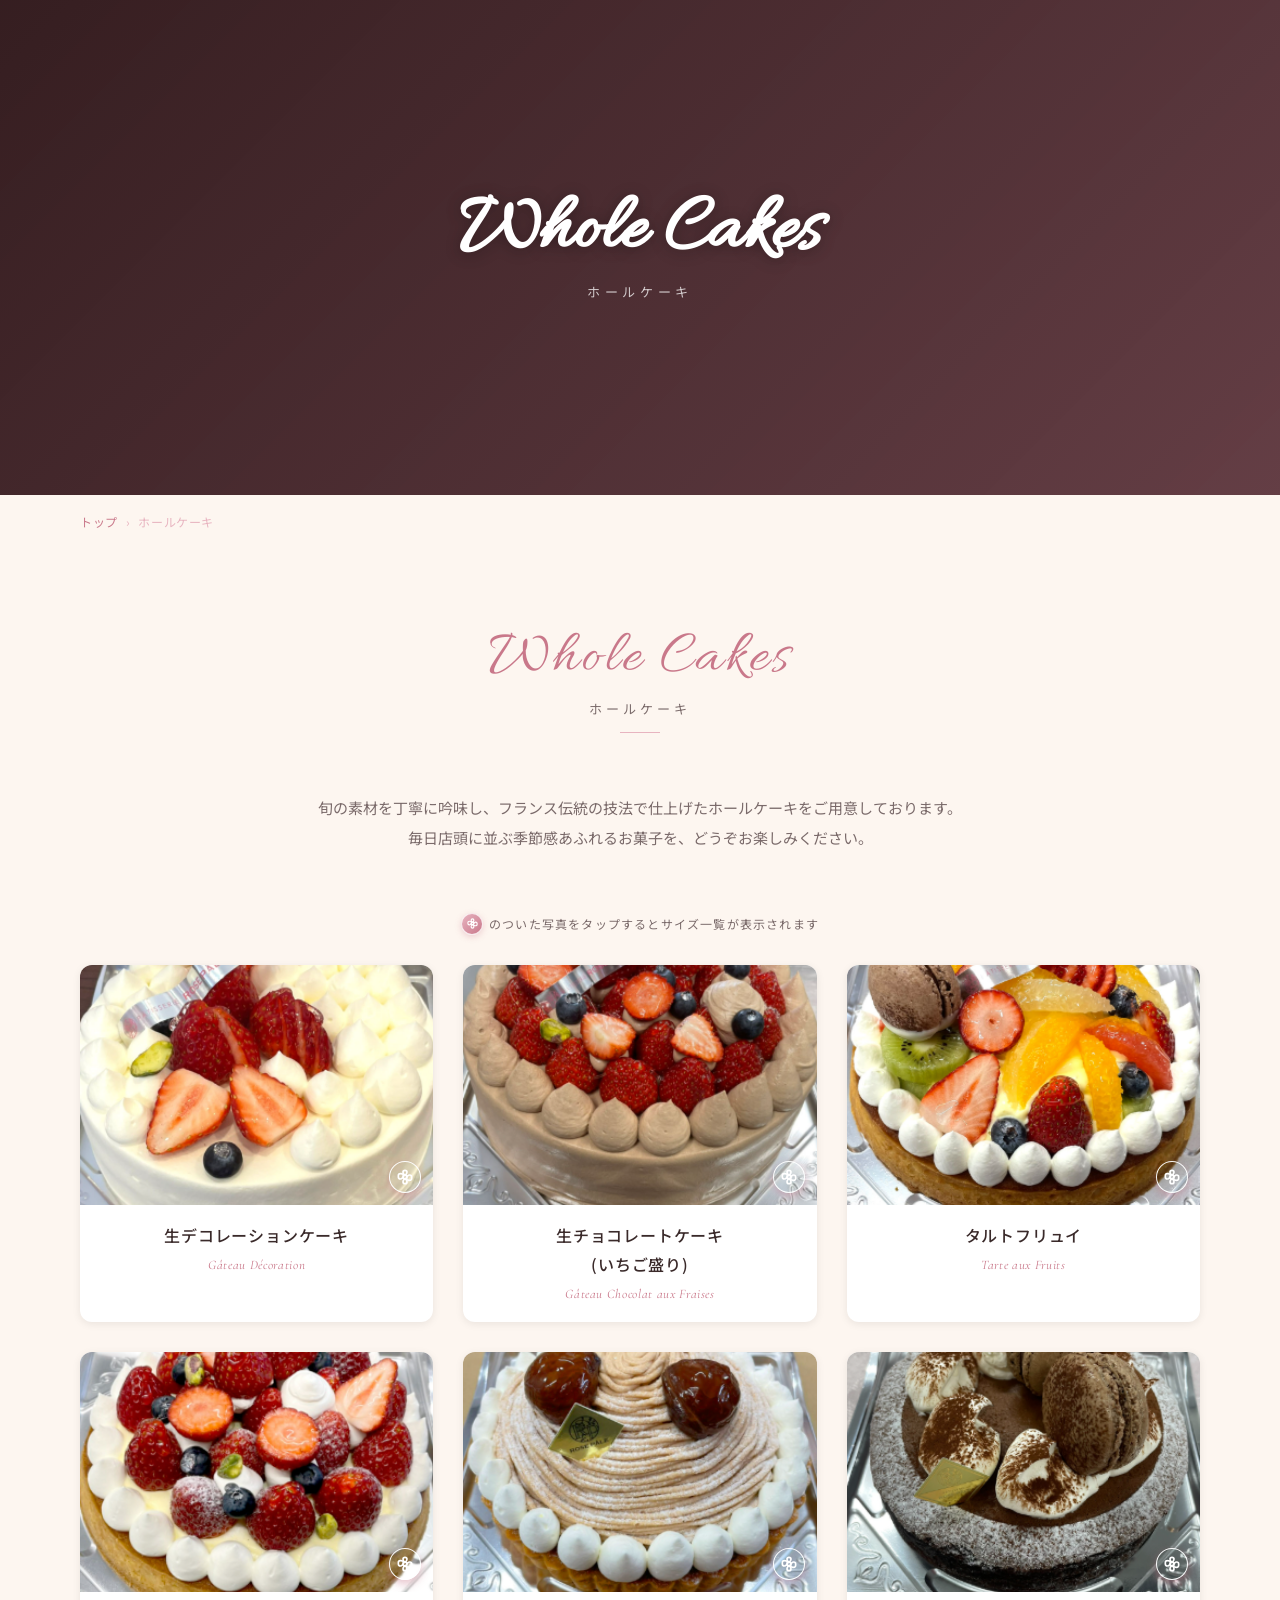
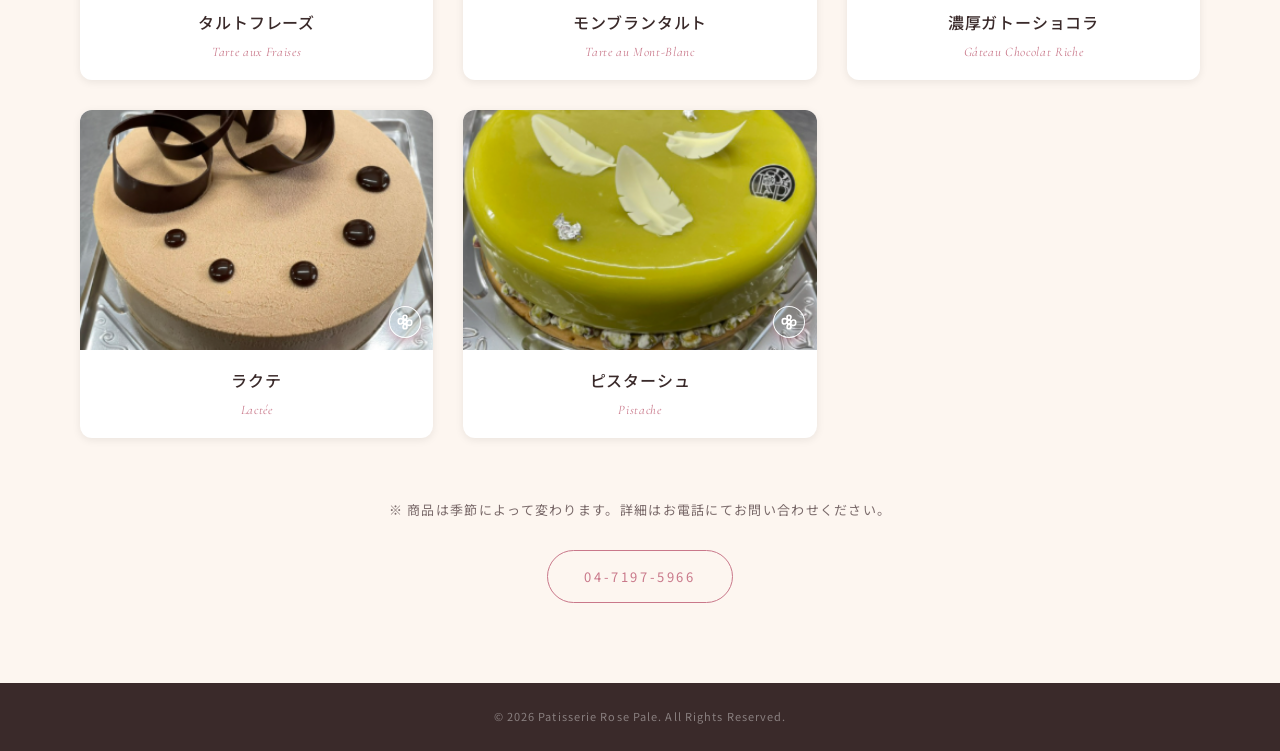
==== commit 453f37ca: "Update: Google Calendar sync, calendar redesign, Whole Cakes nav update" ====
--- a/namagashi.html
+++ b/namagashi.html
@@ -1,606 +1,606 @@
-<!DOCTYPE html>
-<html lang="ja">
-<head>
-  <meta charset="UTF-8">
-  <meta name="viewport" content="width=device-width, initial-scale=1.0">
-  <title>生菓子 | パティスリーローズパール</title>
-  <meta name="description" content="パティスリーローズパールの生菓子一覧。旬の素材を使った、瑞々しい洋菓子をご用意しております。">
-  <link rel="preconnect" href="https://fonts.googleapis.com">
-  <link rel="preconnect" href="https://fonts.gstatic.com" crossorigin>
-  <link href="https://fonts.googleapis.com/css2?family=Allura&family=Cormorant+Garamond:ital,wght@1,500&family=Noto+Sans+JP:wght@300;400;500&display=swap" rel="stylesheet">
-  <link rel="stylesheet" href="css/style.css">
-  <style>
-    /* ── 生菓子ページ固有スタイル ── */
-
-    /* カード画像エリア */
-    .namagashi-card {
-      background: var(--color-white);
-      border-radius: var(--radius-md);
-      overflow: hidden;
-      box-shadow: var(--shadow-sm);
-      transition: transform 0.3s ease, box-shadow 0.3s ease;
-    }
-    .namagashi-card:hover {
-      transform: translateY(-4px);
-      box-shadow: var(--shadow-md);
-    }
-
-    /* 画像ラッパー：タップで説明オーバーレイ表示 */
-    .namagashi-img-wrap {
-      position: relative;
-      overflow: hidden;
-      cursor: pointer;
-      -webkit-tap-highlight-color: transparent;
-    }
-
-    /* 画像スタイル */
-    .namagashi-img {
-      width: 100%;
-      height: 240px;
-      object-fit: cover;
-      transition: transform 0.5s ease;
-    }
-
-    .namagashi-card:hover .namagashi-img {
-      transform: scale(1.05);
-    }
-
-    /* タップヒント（説明あり） */
-    @keyframes flower-pulse {
-      0% {
-        transform: scale(1);
-        box-shadow: 0 4px 10px rgba(201, 120, 138, 0.45);
-      }
-      50% {
-        transform: scale(1.1);
-        box-shadow: 0 6px 14px rgba(201, 120, 138, 0.6), 0 0 8px rgba(232, 180, 192, 0.4);
-      }
-      100% {
-        transform: scale(1);
-        box-shadow: 0 4px 10px rgba(201, 120, 138, 0.45);
-      }
-    }
-    .namagashi-img-wrap.has-desc::before {
-      content: '';
-      position: absolute;
-      bottom: 12px;
-      right: 12px;
-      width: 32px;
-      height: 32px;
-      background: linear-gradient(135deg, var(--color-rose-light), var(--color-rose));
-      border: 1.5px solid rgba(255, 255, 255, 0.95);
-      border-radius: 50%;
-      z-index: 2;
-      background-image: url("data:image/svg+xml,%3Csvg xmlns='http://www.w3.org/2000/svg' viewBox='0 0 24 24' fill='none' stroke='white' stroke-width='2.5' stroke-linecap='round' stroke-linejoin='round'%3E%3Ccircle cx='12' cy='12' r='3'/%3E%3Cpath d='M12 2a3 3 0 0 0-3 3c0 2 3 5 3 5s3-3 3-5a3 3 0 0 0-3-3z'/%3E%3Cpath d='M12 22a3 3 0 0 0 3-3c0-2-3-5-3-5s-3 3-3 5a3 3 0 0 0 3 3z'/%3E%3Cpath d='M2 12a3 3 0 0 0 3 3c2 0 5-3 5-5s-3-3-5-3a3 3 0 0 0-3 3z'/%3E%3Cpath d='M22 12a3 3 0 0 0-3-3c-2 0-5 3-5 5s3 3 5 3a3 3 0 0 0 3-3z'/%3E%3C/svg%3E");
-      background-repeat: no-repeat;
-      background-position: center;
-      background-size: 16px;
-      box-shadow: 0 4px 10px rgba(201, 120, 138, 0.45);
-      transition: transform 0.3s ease, opacity 0.3s ease, box-shadow 0.3s ease;
-      animation: flower-pulse 2.4s infinite ease-in-out;
-    }
-    .namagashi-img-wrap.has-desc.active::before {
-      opacity: 0;
-      transform: scale(0.8);
-      pointer-events: none;
-    }
-
-    /* 説明オーバーレイ */
-    .namagashi-desc-overlay {
-      position: absolute;
-      inset: 0;
-      background: rgba(58, 42, 42, 0.88);
-      backdrop-filter: blur(2px);
-      display: flex;
-      align-items: center;
-      justify-content: center;
-      padding: 20px;
-      opacity: 0;
-      transform: translateY(8px);
-      transition: opacity 0.35s ease, transform 0.35s ease;
-      pointer-events: none;
-      z-index: 3;
-    }
-    .namagashi-img-wrap.active .namagashi-desc-overlay {
-      opacity: 1;
-      transform: translateY(0);
-      pointer-events: all;
-    }
-
-    .namagashi-desc-overlay p {
-      color: var(--color-white);
-      font-size: 15px;
-      line-height: 2.2;
-      text-align: center;
-      letter-spacing: 0.1em;
-      font-weight: 400;
-    }
-
-    /* 閉じるボタン */
-    .namagashi-close-btn {
-      position: absolute;
-      top: 10px;
-      right: 10px;
-      width: 28px;
-      height: 28px;
-      border-radius: 50%;
-      background: rgba(255,255,255,0.25);
-      display: flex;
-      align-items: center;
-      justify-content: center;
-      z-index: 4;
-      transition: background-color 0.2s, transform 0.2s;
-    }
-    .namagashi-close-btn:hover {
-      background: rgba(255,255,255,0.4);
-      transform: rotate(90deg);
-    }
-    .namagashi-close-btn svg {
-      width: 14px;
-      height: 14px;
-      stroke: white;
-      stroke-width: 2;
-    }
-
-    /* カード下部テキスト */
-    .namagashi-card-body {
-      padding: 16px 18px;
-      text-align: center;
-    }
-    .namagashi-card-name {
-      font-size: 16px;
-      font-weight: 500;
-      color: var(--color-text);
-      margin: 0;
-      letter-spacing: 0.05em;
-    }
-    .namagashi-card-name-en {
-      display: block;
-      font-family: var(--font-serif);
-      font-style: italic;
-      font-size: 13px;
-      color: var(--color-rose);
-      margin-top: 4px;
-      letter-spacing: 0.05em;
-    }
-
-    /* グリッド */
-    .namagashi-grid {
-      display: grid;
-      grid-template-columns: repeat(3, 1fr);
-      gap: 30px;
-      max-width: 1200px;
-      margin: 0 auto;
-    }
-
-    /* タップ説明テキスト */
-    .tap-hint {
-      text-align: center;
-      font-size: 12px;
-      color: var(--color-text-light);
-      letter-spacing: 0.1em;
-      margin-bottom: 30px;
-      display: flex;
-      align-items: center;
-      justify-content: center;
-      gap: 6px;
-    }
-    .tap-hint-dot {
-      width: 22px;
-      height: 22px;
-      background: linear-gradient(135deg, var(--color-rose-light), var(--color-rose));
-      border: 1px solid rgba(255, 255, 255, 0.8);
-      border-radius: 50%;
-      display: inline-flex;
-      align-items: center;
-      justify-content: center;
-      flex-shrink: 0;
-      box-shadow: 0 2px 6px rgba(201, 120, 138, 0.3);
-    }
-    .tap-hint-dot svg {
-      width: 11px;
-      height: 11px;
-      stroke: white;
-      stroke-width: 2.5;
-    }
-
-    @media (max-width: 960px) {
-      .namagashi-grid {
-        grid-template-columns: 1fr;
-        max-width: 500px;
-        margin: 0 auto;
-      }
-      .namagashi-grid .namagashi-img {
-        aspect-ratio: 1 / 1;
-        height: auto;
-      }
-    }
-
-    @media (max-width: 640px) {
-      .namagashi-grid {
-        max-width: 100%;
-      }
-    }
-
-    /* ── ヒーロースライドショー ── */
-    .page-hero {
-      position: relative;
-      overflow: hidden;
-      background-color: #3a2a2a;
-    }
-    .page-hero-slides {
-      position: absolute;
-      inset: 0;
-      z-index: 0;
-    }
-    .page-hero-slide {
-      position: absolute;
-      inset: 0;
-      background-size: cover;
-      background-position: center;
-      opacity: 0;
-      transform: scale(1.05);
-      animation: hero-slideshow 12s infinite;
-      animation-fill-mode: both;
-    }
-    .page-hero-slide:nth-child(1) {
-      animation-delay: 0s;
-    }
-    .page-hero-slide:nth-child(2) {
-      animation-delay: 4s;
-    }
-    .page-hero-slide:nth-child(3) {
-      animation-delay: 8s;
-    }
-
-    @keyframes hero-slideshow {
-      0% {
-        opacity: 0;
-        transform: scale(1.05);
-      }
-      8.33% {
-        opacity: 1;
-      }
-      33.33% {
-        opacity: 1;
-        transform: scale(1);
-      }
-      41.66% {
-        opacity: 0;
-        transform: scale(0.98);
-      }
-      100% {
-        opacity: 0;
-      }
-    }
-  </style>
-</head>
-<body>
-
-  <!-- Header -->
-  <header id="site-header" class="header-transparent">
-    <div class="header-inner">
-      <a href="index.html" class="site-logo"><img src="img/ロゴ.png" alt="Patisserie Rose Pale" class="site-logo-img"></a>
-      <button class="hamburger-btn" id="hamburger-btn" aria-label="メニューを開く">
-        <span></span>
-        <span></span>
-        <span></span>
-      </button>
-    </div>
-  </header>
-
-  <!-- Navigation Overlay -->
-  <div class="nav-overlay" id="nav-overlay">
-    <nav>
-      <ul>
-        <li><a href="index.html"><span class="nav-en">Top</span><span class="nav-ja">トップページ</span></a></li>
-        <li><a href="namagashi.html"><span class="nav-en">Raw Sweets</span><span class="nav-ja">生菓子</span></a></li>
-        <li><a href="petits-gateaux.html"><span class="nav-en">Petits Gâteaux</span><span class="nav-ja">プティガトー</span></a></li>
-        <li><a href="yakigashi.html"><span class="nav-en">Baked Sweets</span><span class="nav-ja">焼き菓子</span></a></li>
-        <li><a href="shop.html"><span class="nav-en">Our Shop</span><span class="nav-ja">店舗紹介</span></a></li>
-      </ul>
-    </nav>
-  </div>
-
-  <!-- Page Hero (スライドショー) -->
-  <section class="page-hero" aria-label="生菓子">
-    <div class="page-hero-slides">
-      <div class="page-hero-slide" style="background-image: url('img/生デコレーションケーキ.png');"></div>
-      <div class="page-hero-slide" style="background-image: url('img/タルトフリュイ.png');"></div>
-      <div class="page-hero-slide" style="background-image: url('img/モンブランタルト.png');"></div>
-    </div>
-    <div class="page-hero-overlay"></div>
-    <div class="page-hero-content">
-      <h1 class="page-title-en">Raw Sweets</h1>
-      <p class="page-title-ja">生菓子</p>
-    </div>
-  </section>
-
-  <!-- Breadcrumb -->
-  <div class="breadcrumb">
-    <a href="index.html">トップ</a>
-    <span>›</span>
-    <span>生菓子</span>
-  </div>
-
-  <!-- Product Section -->
-  <main class="product-section">
-    <div class="section-title fade-in-up">
-      <span class="title-en">Raw Sweets</span>
-      <span class="title-ja">生菓子</span>
-      <span class="title-line"></span>
-    </div>
-    <p class="product-intro fade-in-up">
-      旬の素材を丁寧に吟味し、フランス伝統の技法で仕上げた生菓子をご用意しております。<br>
-      毎日店頭に並ぶ季節感あふれるお菓子を、どうぞお楽しみください。
-    </p>
-
-    <p class="tap-hint fade-in-up">
-      <span class="tap-hint-dot">
-        <svg viewBox="0 0 24 24" fill="none" stroke="currentColor" stroke-width="2.5" stroke-linecap="round" stroke-linejoin="round">
-          <circle cx="12" cy="12" r="3"/>
-          <path d="M12 2a3 3 0 0 0-3 3c0 2 3 5 3 5s3-3 3-5a3 3 0 0 0-3-3z"/>
-          <path d="M12 22a3 3 0 0 0 3-3c0-2-3-5-3-5s-3 3-3 5a3 3 0 0 0 3 3z"/>
-          <path d="M2 12a3 3 0 0 0 3 3c2 0 5-3 5-5s-3-3-5-3a3 3 0 0 0-3 3z"/>
-          <path d="M22 12a3 3 0 0 0-3-3c-2 0-5 3-5 5s3 3 5 3a3 3 0 0 0 3-3z"/>
-        </svg>
-      </span>
-      のついた写真をタップするとサイズ一覧が表示されます
-    </p>
-
-    <div class="namagashi-grid">
-
-      <!-- 生デコレーションケーキ -->
-      <article class="namagashi-card fade-in-up">
-        <div class="namagashi-img-wrap has-desc" id="card-1" onclick="toggleDesc('card-1')">
-          <img src="img/生デコレーションケーキ.png" alt="生デコレーションケーキ" class="namagashi-img" loading="lazy">
-          <div class="namagashi-desc-overlay">
-            <button class="namagashi-close-btn" onclick="event.stopPropagation(); toggleDesc('card-1')" aria-label="閉じる">
-              <svg viewBox="0 0 24 24" fill="none" stroke-linecap="round" stroke-linejoin="round"><line x1="18" y1="6" x2="6" y2="18"/><line x1="6" y1="6" x2="18" y2="18"/></svg>
-            </button>
-            <p>
-              4号 12センチ<br>
-              5号 15センチ<br>
-              6号 18センチ<br>
-              7号 21センチ
-            </p>
-          </div>
-        </div>
-        <div class="namagashi-card-body">
-          <h2 class="namagashi-card-name">生デコレーションケーキ</h2>
-          <span class="namagashi-card-name-en">Gâteau Décoration</span>
-        </div>
-      </article>
-
-      <!-- 生チョコレートケーキ（いちご盛り） -->
-      <article class="namagashi-card fade-in-up">
-        <div class="namagashi-img-wrap has-desc" id="card-2" onclick="toggleDesc('card-2')">
-          <img src="img/生チョコレートケーキ(いちご盛り).png" alt="生チョコレートケーキ（いちご盛り）" class="namagashi-img" loading="lazy">
-          <div class="namagashi-desc-overlay">
-            <button class="namagashi-close-btn" onclick="event.stopPropagation(); toggleDesc('card-2')" aria-label="閉じる">
-              <svg viewBox="0 0 24 24" fill="none" stroke-linecap="round" stroke-linejoin="round"><line x1="18" y1="6" x2="6" y2="18"/><line x1="6" y1="6" x2="18" y2="18"/></svg>
-            </button>
-            <p>
-              4号 12センチ<br>
-              5号 15センチ<br>
-              6号 18センチ<br>
-              7号 21センチ
-            </p>
-          </div>
-        </div>
-        <div class="namagashi-card-body">
-          <h2 class="namagashi-card-name">生チョコレートケーキ<br>(いちご盛り)</h2>
-          <span class="namagashi-card-name-en">Gâteau Chocolat aux Fraises</span>
-        </div>
-      </article>
-
-      <!-- タルトフリュイ -->
-      <article class="namagashi-card fade-in-up">
-        <div class="namagashi-img-wrap has-desc" id="card-3" onclick="toggleDesc('card-3')">
-          <img src="img/タルトフリュイ.png" alt="タルトフリュイ" class="namagashi-img" loading="lazy">
-          <div class="namagashi-desc-overlay">
-            <button class="namagashi-close-btn" onclick="event.stopPropagation(); toggleDesc('card-3')" aria-label="閉じる">
-              <svg viewBox="0 0 24 24" fill="none" stroke-linecap="round" stroke-linejoin="round"><line x1="18" y1="6" x2="6" y2="18"/><line x1="6" y1="6" x2="18" y2="18"/></svg>
-            </button>
-            <p>
-              5号 15センチ<br>
-              6号 18センチ
-            </p>
-          </div>
-        </div>
-        <div class="namagashi-card-body">
-          <h2 class="namagashi-card-name">タルトフリュイ</h2>
-          <span class="namagashi-card-name-en">Tarte aux Fruits</span>
-        </div>
-      </article>
-
-      <!-- タルトフレーズ -->
-      <article class="namagashi-card fade-in-up">
-        <div class="namagashi-img-wrap has-desc" id="card-4" onclick="toggleDesc('card-4')">
-          <img src="img/タルトフレーズ.png" alt="タルトフレーズ" class="namagashi-img" loading="lazy">
-          <div class="namagashi-desc-overlay">
-            <button class="namagashi-close-btn" onclick="event.stopPropagation(); toggleDesc('card-4')" aria-label="閉じる">
-              <svg viewBox="0 0 24 24" fill="none" stroke-linecap="round" stroke-linejoin="round"><line x1="18" y1="6" x2="6" y2="18"/><line x1="6" y1="6" x2="18" y2="18"/></svg>
-            </button>
-            <p>
-              5号 15センチ<br>
-              6号 18センチ
-            </p>
-          </div>
-        </div>
-        <div class="namagashi-card-body">
-          <h2 class="namagashi-card-name">タルトフレーズ</h2>
-          <span class="namagashi-card-name-en">Tarte aux Fraises</span>
-        </div>
-      </article>
-
-      <!-- モンブランタルト -->
-      <article class="namagashi-card fade-in-up">
-        <div class="namagashi-img-wrap has-desc" id="card-5" onclick="toggleDesc('card-5')">
-          <img src="img/モンブランタルト.png" alt="モンブランタルト" class="namagashi-img" loading="lazy">
-          <div class="namagashi-desc-overlay">
-            <button class="namagashi-close-btn" onclick="event.stopPropagation(); toggleDesc('card-5')" aria-label="閉じる">
-              <svg viewBox="0 0 24 24" fill="none" stroke-linecap="round" stroke-linejoin="round"><line x1="18" y1="6" x2="6" y2="18"/><line x1="6" y1="6" x2="18" y2="18"/></svg>
-            </button>
-            <p>
-              5号 15センチ<br>
-              6号 18センチ
-            </p>
-          </div>
-        </div>
-        <div class="namagashi-card-body">
-          <h2 class="namagashi-card-name">モンブランタルト</h2>
-          <span class="namagashi-card-name-en">Tarte au Mont-Blanc</span>
-        </div>
-      </article>
-
-      <!-- 濃厚ガトーショコラ -->
-      <article class="namagashi-card fade-in-up">
-        <div class="namagashi-img-wrap has-desc" id="card-6" onclick="toggleDesc('card-6')">
-          <img src="img/濃厚ガトーショコラ.png" alt="濃厚ガトーショコラ" class="namagashi-img" loading="lazy">
-          <div class="namagashi-desc-overlay">
-            <button class="namagashi-close-btn" onclick="event.stopPropagation(); toggleDesc('card-6')" aria-label="閉じる">
-              <svg viewBox="0 0 24 24" fill="none" stroke-linecap="round" stroke-linejoin="round"><line x1="18" y1="6" x2="6" y2="18"/><line x1="6" y1="6" x2="18" y2="18"/></svg>
-            </button>
-            <p>
-              5号 15cm<br>
-              6号 18cm
-            </p>
-          </div>
-        </div>
-        <div class="namagashi-card-body">
-          <h2 class="namagashi-card-name">濃厚ガトーショコラ</h2>
-          <span class="namagashi-card-name-en">Gâteau Chocolat Riche</span>
-        </div>
-      </article>
-
-      <!-- ラクテ -->
-      <article class="namagashi-card fade-in-up">
-        <div class="namagashi-img-wrap has-desc" id="card-7" onclick="toggleDesc('card-7')">
-          <img src="img/ラクテ.png" alt="ラクテ" class="namagashi-img" loading="lazy">
-          <div class="namagashi-desc-overlay">
-            <button class="namagashi-close-btn" onclick="event.stopPropagation(); toggleDesc('card-7')" aria-label="閉じる">
-              <svg viewBox="0 0 24 24" fill="none" stroke-linecap="round" stroke-linejoin="round"><line x1="18" y1="6" x2="6" y2="18"/><line x1="6" y1="6" x2="18" y2="18"/></svg>
-            </button>
-            <p>
-              5号 15センチ
-            </p>
-          </div>
-        </div>
-        <div class="namagashi-card-body">
-          <h2 class="namagashi-card-name">ラクテ</h2>
-          <span class="namagashi-card-name-en">Lactée</span>
-        </div>
-      </article>
-
-      <!-- ピスターシュ -->
-      <article class="namagashi-card fade-in-up">
-        <div class="namagashi-img-wrap has-desc" id="card-8" onclick="toggleDesc('card-8')">
-          <img src="img/ピスターシュ.png" alt="ピスターシュ" class="namagashi-img" loading="lazy">
-          <div class="namagashi-desc-overlay">
-            <button class="namagashi-close-btn" onclick="event.stopPropagation(); toggleDesc('card-8')" aria-label="閉じる">
-              <svg viewBox="0 0 24 24" fill="none" stroke-linecap="round" stroke-linejoin="round"><line x1="18" y1="6" x2="6" y2="18"/><line x1="6" y1="6" x2="18" y2="18"/></svg>
-            </button>
-            <p>
-              6号 18センチ
-            </p>
-          </div>
-        </div>
-        <div class="namagashi-card-body">
-          <h2 class="namagashi-card-name">ピスターシュ</h2>
-          <span class="namagashi-card-name-en">Pistache</span>
-        </div>
-      </article>
-
-    </div>
-
-    <div style="text-align: center; margin-top: 60px;" class="fade-in-up">
-      <p style="font-size:13px; color: var(--color-text-light); letter-spacing: 0.1em; margin-bottom: 8px;">
-        ※ 商品は季節によって変わります。詳細はお電話にてお問い合わせください。
-      </p>
-      <a href="tel:04-7197-5966" class="btn-outline" style="margin-top: 20px;">04-7197-5966</a>
-    </div>
-  </main>
-
-  <!-- Footer -->
-  <footer class="footer-bar">
-    <p>&copy; 2026 Patisserie Rose Pale. All Rights Reserved.</p>
-  </footer>
-
-  <button id="back-to-top" aria-label="ページトップへ戻る">
-    <svg viewBox="0 0 24 24" fill="none" stroke="currentColor" stroke-width="2" stroke-linecap="round" stroke-linejoin="round">
-      <polyline points="18 15 12 9 6 15"/>
-    </svg>
-  </button>
-
-      <div class="sp-bottom-bar">
-    <ul>
-      <li>
-        <a href="tel:04-7197-5966" aria-label="電話する">
-          <svg viewBox="0 0 24 24" fill="none" stroke="currentColor" stroke-width="1.5" stroke-linecap="round" stroke-linejoin="round">
-            <path d="M22 16.92v3a2 2 0 01-2.18 2 19.79 19.79 0 01-8.63-3.07A19.5 19.5 0 013.07 10.8a19.79 19.79 0 01-3.07-8.72A2 2 0 012.18 0h3a2 2 0 012 1.72c.127.96.361 1.903.7 2.81a2 2 0 01-.45 2.11L6.91 7.09a16 16 0 006 6l.56-.56a2 2 0 012.11-.45c.907.339 1.85.573 2.81.7A2 2 0 0122 16.92z"/>
-          </svg>
-          Tel
-        </a>
-      </li>
-      <li>
-        <a href="https://www.instagram.com/rosepale2020/" target="_blank" rel="noopener noreferrer" aria-label="Instagram">
-          <svg viewBox="0 0 24 24" fill="none" stroke="currentColor" stroke-width="1.5" stroke-linecap="round" stroke-linejoin="round">
-            <rect x="2" y="2" width="20" height="20" rx="5" ry="5"/>
-            <circle cx="12" cy="12" r="4"/>
-            <circle cx="17.5" cy="6.5" r="1" fill="currentColor" stroke="none"/>
-          </svg>
-          Instagram
-        </a>
-      </li>
-      <li>
-        <a href="https://line.me/R/ti/p/@408lzbvm?oat_content=url" target="_blank" rel="noopener noreferrer" aria-label="LINE">
-          <svg viewBox="0 0 24 24" fill="none" stroke="currentColor" stroke-width="1.5" stroke-linecap="round" stroke-linejoin="round">
-            <path d="M21 11.5a8.38 8.38 0 0 1-.9 3.8 8.5 8.5 0 0 1-7.6 4.7 8.38 8.38 0 0 1-3.8-.9L3 21l1.9-5.7a8.38 8.38 0 0 1-.9-3.8 8.5 8.5 0 0 1 4.7-7.6 8.38 8.38 0 0 1 3.8-.9h.5a8.48 8.48 0 0 1 8 8v.5z"/>
-          </svg>
-          LINE
-        </a>
-      </li>
-      <li>
-        <a href="https://goo.gl/maps/tMZ2dfhwpbiLXZkw8" target="_blank" rel="noopener noreferrer" aria-label="地図を開く">
-          <svg viewBox="0 0 24 24" fill="none" stroke="currentColor" stroke-width="1.5" stroke-linecap="round" stroke-linejoin="round">
-            <path d="M12 2C8.13 2 5 5.13 5 9c0 5.25 7 13 7 13s7-7.75 7-13c0-3.87-3.13-7-7-7z"/>
-            <circle cx="12" cy="9" r="2.5"/>
-          </svg>
-          Map
-        </a>
-      </li>
-    </ul>
-  </div>
-
-  <script src="js/main.js"></script>
-  <script>
-    // 説明オーバーレイの開閉
-    function toggleDesc(id) {
-      const wrap = document.getElementById(id);
-      if (!wrap || !wrap.classList.contains('has-desc')) return;
-
-      const isActive = wrap.classList.contains('active');
-
-      // 他のすべてを閉じる
-      document.querySelectorAll('.namagashi-img-wrap.active').forEach(el => {
-        el.classList.remove('active');
-      });
-
-      // 自分をトグル
-      if (!isActive) {
-        wrap.classList.add('active');
-      }
-    }
-
-    // 外側クリックで閉じる
-    document.addEventListener('click', function(e) {
-      if (!e.target.closest('.namagashi-img-wrap')) {
-        document.querySelectorAll('.namagashi-img-wrap.active').forEach(el => {
-          el.classList.remove('active');
-        });
-      }
-    });
-  </script>
-</body>
-</html>
+<!DOCTYPE html>
+<html lang="ja">
+<head>
+  <meta charset="UTF-8">
+  <meta name="viewport" content="width=device-width, initial-scale=1.0">
+  <title>ホールケーキ | パティスリーローズパール</title>
+  <meta name="description" content="パティスリーローズパールのホールケーキ一覧。旬の素材を使った、瑞々しい洋菓子をご用意しております。">
+  <link rel="preconnect" href="https://fonts.googleapis.com">
+  <link rel="preconnect" href="https://fonts.gstatic.com" crossorigin>
+  <link href="https://fonts.googleapis.com/css2?family=Allura&family=Cormorant+Garamond:ital,wght@1,500&family=Noto+Sans+JP:wght@300;400;500&display=swap" rel="stylesheet">
+  <link rel="stylesheet" href="css/style.css">
+  <style>
+    /* ── ホールケーキページ固有スタイル ── */
+
+    /* カード画像エリア */
+    .namagashi-card {
+      background: var(--color-white);
+      border-radius: var(--radius-md);
+      overflow: hidden;
+      box-shadow: var(--shadow-sm);
+      transition: transform 0.3s ease, box-shadow 0.3s ease;
+    }
+    .namagashi-card:hover {
+      transform: translateY(-4px);
+      box-shadow: var(--shadow-md);
+    }
+
+    /* 画像ラッパー：タップで説明オーバーレイ表示 */
+    .namagashi-img-wrap {
+      position: relative;
+      overflow: hidden;
+      cursor: pointer;
+      -webkit-tap-highlight-color: transparent;
+    }
+
+    /* 画像スタイル */
+    .namagashi-img {
+      width: 100%;
+      height: 240px;
+      object-fit: cover;
+      transition: transform 0.5s ease;
+    }
+
+    .namagashi-card:hover .namagashi-img {
+      transform: scale(1.05);
+    }
+
+    /* タップヒント（説明あり） */
+    @keyframes flower-pulse {
+      0% {
+        transform: scale(1);
+        box-shadow: 0 4px 10px rgba(201, 120, 138, 0.45);
+      }
+      50% {
+        transform: scale(1.1);
+        box-shadow: 0 6px 14px rgba(201, 120, 138, 0.6), 0 0 8px rgba(232, 180, 192, 0.4);
+      }
+      100% {
+        transform: scale(1);
+        box-shadow: 0 4px 10px rgba(201, 120, 138, 0.45);
+      }
+    }
+    .namagashi-img-wrap.has-desc::before {
+      content: '';
+      position: absolute;
+      bottom: 12px;
+      right: 12px;
+      width: 32px;
+      height: 32px;
+      background: linear-gradient(135deg, var(--color-rose-light), var(--color-rose));
+      border: 1.5px solid rgba(255, 255, 255, 0.95);
+      border-radius: 50%;
+      z-index: 2;
+      background-image: url("data:image/svg+xml,%3Csvg xmlns='http://www.w3.org/2000/svg' viewBox='0 0 24 24' fill='none' stroke='white' stroke-width='2.5' stroke-linecap='round' stroke-linejoin='round'%3E%3Ccircle cx='12' cy='12' r='3'/%3E%3Cpath d='M12 2a3 3 0 0 0-3 3c0 2 3 5 3 5s3-3 3-5a3 3 0 0 0-3-3z'/%3E%3Cpath d='M12 22a3 3 0 0 0 3-3c0-2-3-5-3-5s-3 3-3 5a3 3 0 0 0 3 3z'/%3E%3Cpath d='M2 12a3 3 0 0 0 3 3c2 0 5-3 5-5s-3-3-5-3a3 3 0 0 0-3 3z'/%3E%3Cpath d='M22 12a3 3 0 0 0-3-3c-2 0-5 3-5 5s3 3 5 3a3 3 0 0 0 3-3z'/%3E%3C/svg%3E");
+      background-repeat: no-repeat;
+      background-position: center;
+      background-size: 16px;
+      box-shadow: 0 4px 10px rgba(201, 120, 138, 0.45);
+      transition: transform 0.3s ease, opacity 0.3s ease, box-shadow 0.3s ease;
+      animation: flower-pulse 2.4s infinite ease-in-out;
+    }
+    .namagashi-img-wrap.has-desc.active::before {
+      opacity: 0;
+      transform: scale(0.8);
+      pointer-events: none;
+    }
+
+    /* 説明オーバーレイ */
+    .namagashi-desc-overlay {
+      position: absolute;
+      inset: 0;
+      background: rgba(58, 42, 42, 0.88);
+      backdrop-filter: blur(2px);
+      display: flex;
+      align-items: center;
+      justify-content: center;
+      padding: 20px;
+      opacity: 0;
+      transform: translateY(8px);
+      transition: opacity 0.35s ease, transform 0.35s ease;
+      pointer-events: none;
+      z-index: 3;
+    }
+    .namagashi-img-wrap.active .namagashi-desc-overlay {
+      opacity: 1;
+      transform: translateY(0);
+      pointer-events: all;
+    }
+
+    .namagashi-desc-overlay p {
+      color: var(--color-white);
+      font-size: 15px;
+      line-height: 2.2;
+      text-align: center;
+      letter-spacing: 0.1em;
+      font-weight: 400;
+    }
+
+    /* 閉じるボタン */
+    .namagashi-close-btn {
+      position: absolute;
+      top: 10px;
+      right: 10px;
+      width: 28px;
+      height: 28px;
+      border-radius: 50%;
+      background: rgba(255,255,255,0.25);
+      display: flex;
+      align-items: center;
+      justify-content: center;
+      z-index: 4;
+      transition: background-color 0.2s, transform 0.2s;
+    }
+    .namagashi-close-btn:hover {
+      background: rgba(255,255,255,0.4);
+      transform: rotate(90deg);
+    }
+    .namagashi-close-btn svg {
+      width: 14px;
+      height: 14px;
+      stroke: white;
+      stroke-width: 2;
+    }
+
+    /* カード下部テキスト */
+    .namagashi-card-body {
+      padding: 16px 18px;
+      text-align: center;
+    }
+    .namagashi-card-name {
+      font-size: 16px;
+      font-weight: 500;
+      color: var(--color-text);
+      margin: 0;
+      letter-spacing: 0.05em;
+    }
+    .namagashi-card-name-en {
+      display: block;
+      font-family: var(--font-serif);
+      font-style: italic;
+      font-size: 13px;
+      color: var(--color-rose);
+      margin-top: 4px;
+      letter-spacing: 0.05em;
+    }
+
+    /* グリッド */
+    .namagashi-grid {
+      display: grid;
+      grid-template-columns: repeat(3, 1fr);
+      gap: 30px;
+      max-width: 1200px;
+      margin: 0 auto;
+    }
+
+    /* タップ説明テキスト */
+    .tap-hint {
+      text-align: center;
+      font-size: 12px;
+      color: var(--color-text-light);
+      letter-spacing: 0.1em;
+      margin-bottom: 30px;
+      display: flex;
+      align-items: center;
+      justify-content: center;
+      gap: 6px;
+    }
+    .tap-hint-dot {
+      width: 22px;
+      height: 22px;
+      background: linear-gradient(135deg, var(--color-rose-light), var(--color-rose));
+      border: 1px solid rgba(255, 255, 255, 0.8);
+      border-radius: 50%;
+      display: inline-flex;
+      align-items: center;
+      justify-content: center;
+      flex-shrink: 0;
+      box-shadow: 0 2px 6px rgba(201, 120, 138, 0.3);
+    }
+    .tap-hint-dot svg {
+      width: 11px;
+      height: 11px;
+      stroke: white;
+      stroke-width: 2.5;
+    }
+
+    @media (max-width: 960px) {
+      .namagashi-grid {
+        grid-template-columns: 1fr;
+        max-width: 500px;
+        margin: 0 auto;
+      }
+      .namagashi-grid .namagashi-img {
+        aspect-ratio: 1 / 1;
+        height: auto;
+      }
+    }
+
+    @media (max-width: 640px) {
+      .namagashi-grid {
+        max-width: 100%;
+      }
+    }
+
+    /* ── ヒーロースライドショー ── */
+    .page-hero {
+      position: relative;
+      overflow: hidden;
+      background-color: #3a2a2a;
+    }
+    .page-hero-slides {
+      position: absolute;
+      inset: 0;
+      z-index: 0;
+    }
+    .page-hero-slide {
+      position: absolute;
+      inset: 0;
+      background-size: cover;
+      background-position: center;
+      opacity: 0;
+      transform: scale(1.05);
+      animation: hero-slideshow 12s infinite;
+      animation-fill-mode: both;
+    }
+    .page-hero-slide:nth-child(1) {
+      animation-delay: 0s;
+    }
+    .page-hero-slide:nth-child(2) {
+      animation-delay: 4s;
+    }
+    .page-hero-slide:nth-child(3) {
+      animation-delay: 8s;
+    }
+
+    @keyframes hero-slideshow {
+      0% {
+        opacity: 0;
+        transform: scale(1.05);
+      }
+      8.33% {
+        opacity: 1;
+      }
+      33.33% {
+        opacity: 1;
+        transform: scale(1);
+      }
+      41.66% {
+        opacity: 0;
+        transform: scale(0.98);
+      }
+      100% {
+        opacity: 0;
+      }
+    }
+  </style>
+</head>
+<body>
+
+  <!-- Header -->
+  <header id="site-header" class="header-transparent">
+    <div class="header-inner">
+      <a href="index.html" class="site-logo"><img src="img/ロゴ.png" alt="Patisserie Rose Pale" class="site-logo-img"></a>
+      <button class="hamburger-btn" id="hamburger-btn" aria-label="メニューを開く">
+        <span></span>
+        <span></span>
+        <span></span>
+      </button>
+    </div>
+  </header>
+
+  <!-- Navigation Overlay -->
+  <div class="nav-overlay" id="nav-overlay">
+    <nav>
+      <ul>
+        <li><a href="index.html"><span class="nav-en">Top</span><span class="nav-ja">トップページ</span></a></li>
+        <li><a href="namagashi.html"><span class="nav-en">Whole Cakes</span><span class="nav-ja">ホールケーキ</span></a></li>
+        <li><a href="petits-gateaux.html"><span class="nav-en">Petits Gâteaux</span><span class="nav-ja">プティガトー</span></a></li>
+        <li><a href="yakigashi.html"><span class="nav-en">Baked Sweets</span><span class="nav-ja">焼き菓子</span></a></li>
+        <li><a href="shop.html"><span class="nav-en">Our Shop</span><span class="nav-ja">店舗紹介</span></a></li>
+      </ul>
+    </nav>
+  </div>
+
+  <!-- Page Hero (スライドショー) -->
+  <section class="page-hero" aria-label="ホールケーキ">
+    <div class="page-hero-slides">
+      <div class="page-hero-slide" style="background-image: url('img/生デコレーションケーキ.png');"></div>
+      <div class="page-hero-slide" style="background-image: url('img/タルトフリュイ.png');"></div>
+      <div class="page-hero-slide" style="background-image: url('img/モンブランタルト.png');"></div>
+    </div>
+    <div class="page-hero-overlay"></div>
+    <div class="page-hero-content">
+      <h1 class="page-title-en">Whole Cakes</h1>
+      <p class="page-title-ja">ホールケーキ</p>
+    </div>
+  </section>
+
+  <!-- Breadcrumb -->
+  <div class="breadcrumb">
+    <a href="index.html">トップ</a>
+    <span>›</span>
+    <span>ホールケーキ</span>
+  </div>
+
+  <!-- Product Section -->
+  <main class="product-section">
+    <div class="section-title fade-in-up">
+      <span class="title-en">Whole Cakes</span>
+      <span class="title-ja">ホールケーキ</span>
+      <span class="title-line"></span>
+    </div>
+    <p class="product-intro fade-in-up">
+      旬の素材を丁寧に吟味し、フランス伝統の技法で仕上げたホールケーキをご用意しております。<br>
+      毎日店頭に並ぶ季節感あふれるお菓子を、どうぞお楽しみください。
+    </p>
+
+    <p class="tap-hint fade-in-up">
+      <span class="tap-hint-dot">
+        <svg viewBox="0 0 24 24" fill="none" stroke="currentColor" stroke-width="2.5" stroke-linecap="round" stroke-linejoin="round">
+          <circle cx="12" cy="12" r="3"/>
+          <path d="M12 2a3 3 0 0 0-3 3c0 2 3 5 3 5s3-3 3-5a3 3 0 0 0-3-3z"/>
+          <path d="M12 22a3 3 0 0 0 3-3c0-2-3-5-3-5s-3 3-3 5a3 3 0 0 0 3 3z"/>
+          <path d="M2 12a3 3 0 0 0 3 3c2 0 5-3 5-5s-3-3-5-3a3 3 0 0 0-3 3z"/>
+          <path d="M22 12a3 3 0 0 0-3-3c-2 0-5 3-5 5s3 3 5 3a3 3 0 0 0 3-3z"/>
+        </svg>
+      </span>
+      のついた写真をタップするとサイズ一覧が表示されます
+    </p>
+
+    <div class="namagashi-grid">
+
+      <!-- 生デコレーションケーキ -->
+      <article class="namagashi-card fade-in-up">
+        <div class="namagashi-img-wrap has-desc" id="card-1" onclick="toggleDesc('card-1')">
+          <img src="img/生デコレーションケーキ.png" alt="生デコレーションケーキ" class="namagashi-img" loading="lazy">
+          <div class="namagashi-desc-overlay">
+            <button class="namagashi-close-btn" onclick="event.stopPropagation(); toggleDesc('card-1')" aria-label="閉じる">
+              <svg viewBox="0 0 24 24" fill="none" stroke-linecap="round" stroke-linejoin="round"><line x1="18" y1="6" x2="6" y2="18"/><line x1="6" y1="6" x2="18" y2="18"/></svg>
+            </button>
+            <p>
+              4号 12センチ<br>
+              5号 15センチ<br>
+              6号 18センチ<br>
+              7号 21センチ
+            </p>
+          </div>
+        </div>
+        <div class="namagashi-card-body">
+          <h2 class="namagashi-card-name">生デコレーションケーキ</h2>
+          <span class="namagashi-card-name-en">Gâteau Décoration</span>
+        </div>
+      </article>
+
+      <!-- 生チョコレートケーキ（いちご盛り） -->
+      <article class="namagashi-card fade-in-up">
+        <div class="namagashi-img-wrap has-desc" id="card-2" onclick="toggleDesc('card-2')">
+          <img src="img/生チョコレートケーキ(いちご盛り).png" alt="生チョコレートケーキ（いちご盛り）" class="namagashi-img" loading="lazy">
+          <div class="namagashi-desc-overlay">
+            <button class="namagashi-close-btn" onclick="event.stopPropagation(); toggleDesc('card-2')" aria-label="閉じる">
+              <svg viewBox="0 0 24 24" fill="none" stroke-linecap="round" stroke-linejoin="round"><line x1="18" y1="6" x2="6" y2="18"/><line x1="6" y1="6" x2="18" y2="18"/></svg>
+            </button>
+            <p>
+              4号 12センチ<br>
+              5号 15センチ<br>
+              6号 18センチ<br>
+              7号 21センチ
+            </p>
+          </div>
+        </div>
+        <div class="namagashi-card-body">
+          <h2 class="namagashi-card-name">生チョコレートケーキ<br>(いちご盛り)</h2>
+          <span class="namagashi-card-name-en">Gâteau Chocolat aux Fraises</span>
+        </div>
+      </article>
+
+      <!-- タルトフリュイ -->
+      <article class="namagashi-card fade-in-up">
+        <div class="namagashi-img-wrap has-desc" id="card-3" onclick="toggleDesc('card-3')">
+          <img src="img/タルトフリュイ.png" alt="タルトフリュイ" class="namagashi-img" loading="lazy">
+          <div class="namagashi-desc-overlay">
+            <button class="namagashi-close-btn" onclick="event.stopPropagation(); toggleDesc('card-3')" aria-label="閉じる">
+              <svg viewBox="0 0 24 24" fill="none" stroke-linecap="round" stroke-linejoin="round"><line x1="18" y1="6" x2="6" y2="18"/><line x1="6" y1="6" x2="18" y2="18"/></svg>
+            </button>
+            <p>
+              5号 15センチ<br>
+              6号 18センチ
+            </p>
+          </div>
+        </div>
+        <div class="namagashi-card-body">
+          <h2 class="namagashi-card-name">タルトフリュイ</h2>
+          <span class="namagashi-card-name-en">Tarte aux Fruits</span>
+        </div>
+      </article>
+
+      <!-- タルトフレーズ -->
+      <article class="namagashi-card fade-in-up">
+        <div class="namagashi-img-wrap has-desc" id="card-4" onclick="toggleDesc('card-4')">
+          <img src="img/タルトフレーズ.png" alt="タルトフレーズ" class="namagashi-img" loading="lazy">
+          <div class="namagashi-desc-overlay">
+            <button class="namagashi-close-btn" onclick="event.stopPropagation(); toggleDesc('card-4')" aria-label="閉じる">
+              <svg viewBox="0 0 24 24" fill="none" stroke-linecap="round" stroke-linejoin="round"><line x1="18" y1="6" x2="6" y2="18"/><line x1="6" y1="6" x2="18" y2="18"/></svg>
+            </button>
+            <p>
+              5号 15センチ<br>
+              6号 18センチ
+            </p>
+          </div>
+        </div>
+        <div class="namagashi-card-body">
+          <h2 class="namagashi-card-name">タルトフレーズ</h2>
+          <span class="namagashi-card-name-en">Tarte aux Fraises</span>
+        </div>
+      </article>
+
+      <!-- モンブランタルト -->
+      <article class="namagashi-card fade-in-up">
+        <div class="namagashi-img-wrap has-desc" id="card-5" onclick="toggleDesc('card-5')">
+          <img src="img/モンブランタルト.png" alt="モンブランタルト" class="namagashi-img" loading="lazy">
+          <div class="namagashi-desc-overlay">
+            <button class="namagashi-close-btn" onclick="event.stopPropagation(); toggleDesc('card-5')" aria-label="閉じる">
+              <svg viewBox="0 0 24 24" fill="none" stroke-linecap="round" stroke-linejoin="round"><line x1="18" y1="6" x2="6" y2="18"/><line x1="6" y1="6" x2="18" y2="18"/></svg>
+            </button>
+            <p>
+              5号 15センチ<br>
+              6号 18センチ
+            </p>
+          </div>
+        </div>
+        <div class="namagashi-card-body">
+          <h2 class="namagashi-card-name">モンブランタルト</h2>
+          <span class="namagashi-card-name-en">Tarte au Mont-Blanc</span>
+        </div>
+      </article>
+
+      <!-- 濃厚ガトーショコラ -->
+      <article class="namagashi-card fade-in-up">
+        <div class="namagashi-img-wrap has-desc" id="card-6" onclick="toggleDesc('card-6')">
+          <img src="img/濃厚ガトーショコラ.png" alt="濃厚ガトーショコラ" class="namagashi-img" loading="lazy">
+          <div class="namagashi-desc-overlay">
+            <button class="namagashi-close-btn" onclick="event.stopPropagation(); toggleDesc('card-6')" aria-label="閉じる">
+              <svg viewBox="0 0 24 24" fill="none" stroke-linecap="round" stroke-linejoin="round"><line x1="18" y1="6" x2="6" y2="18"/><line x1="6" y1="6" x2="18" y2="18"/></svg>
+            </button>
+            <p>
+              5号 15cm<br>
+              6号 18cm
+            </p>
+          </div>
+        </div>
+        <div class="namagashi-card-body">
+          <h2 class="namagashi-card-name">濃厚ガトーショコラ</h2>
+          <span class="namagashi-card-name-en">Gâteau Chocolat Riche</span>
+        </div>
+      </article>
+
+      <!-- ラクテ -->
+      <article class="namagashi-card fade-in-up">
+        <div class="namagashi-img-wrap has-desc" id="card-7" onclick="toggleDesc('card-7')">
+          <img src="img/ラクテ.png" alt="ラクテ" class="namagashi-img" loading="lazy">
+          <div class="namagashi-desc-overlay">
+            <button class="namagashi-close-btn" onclick="event.stopPropagation(); toggleDesc('card-7')" aria-label="閉じる">
+              <svg viewBox="0 0 24 24" fill="none" stroke-linecap="round" stroke-linejoin="round"><line x1="18" y1="6" x2="6" y2="18"/><line x1="6" y1="6" x2="18" y2="18"/></svg>
+            </button>
+            <p>
+              5号 15センチ
+            </p>
+          </div>
+        </div>
+        <div class="namagashi-card-body">
+          <h2 class="namagashi-card-name">ラクテ</h2>
+          <span class="namagashi-card-name-en">Lactée</span>
+        </div>
+      </article>
+
+      <!-- ピスターシュ -->
+      <article class="namagashi-card fade-in-up">
+        <div class="namagashi-img-wrap has-desc" id="card-8" onclick="toggleDesc('card-8')">
+          <img src="img/ピスターシュ.png" alt="ピスターシュ" class="namagashi-img" loading="lazy">
+          <div class="namagashi-desc-overlay">
+            <button class="namagashi-close-btn" onclick="event.stopPropagation(); toggleDesc('card-8')" aria-label="閉じる">
+              <svg viewBox="0 0 24 24" fill="none" stroke-linecap="round" stroke-linejoin="round"><line x1="18" y1="6" x2="6" y2="18"/><line x1="6" y1="6" x2="18" y2="18"/></svg>
+            </button>
+            <p>
+              6号 18センチ
+            </p>
+          </div>
+        </div>
+        <div class="namagashi-card-body">
+          <h2 class="namagashi-card-name">ピスターシュ</h2>
+          <span class="namagashi-card-name-en">Pistache</span>
+        </div>
+      </article>
+
+    </div>
+
+    <div style="text-align: center; margin-top: 60px;" class="fade-in-up">
+      <p style="font-size:13px; color: var(--color-text-light); letter-spacing: 0.1em; margin-bottom: 8px;">
+        ※ 商品は季節によって変わります。詳細はお電話にてお問い合わせください。
+      </p>
+      <a href="tel:04-7197-5966" class="btn-outline" style="margin-top: 20px;">04-7197-5966</a>
+    </div>
+  </main>
+
+  <!-- Footer -->
+  <footer class="footer-bar">
+    <p>&copy; 2026 Patisserie Rose Pale. All Rights Reserved.</p>
+  </footer>
+
+  <button id="back-to-top" aria-label="ページトップへ戻る">
+    <svg viewBox="0 0 24 24" fill="none" stroke="currentColor" stroke-width="2" stroke-linecap="round" stroke-linejoin="round">
+      <polyline points="18 15 12 9 6 15"/>
+    </svg>
+  </button>
+
+      <div class="sp-bottom-bar">
+    <ul>
+      <li>
+        <a href="tel:04-7197-5966" aria-label="電話する">
+          <svg viewBox="0 0 24 24" fill="none" stroke="currentColor" stroke-width="1.5" stroke-linecap="round" stroke-linejoin="round">
+            <path d="M22 16.92v3a2 2 0 01-2.18 2 19.79 19.79 0 01-8.63-3.07A19.5 19.5 0 013.07 10.8a19.79 19.79 0 01-3.07-8.72A2 2 0 012.18 0h3a2 2 0 012 1.72c.127.96.361 1.903.7 2.81a2 2 0 01-.45 2.11L6.91 7.09a16 16 0 006 6l.56-.56a2 2 0 012.11-.45c.907.339 1.85.573 2.81.7A2 2 0 0122 16.92z"/>
+          </svg>
+          Tel
+        </a>
+      </li>
+      <li>
+        <a href="https://www.instagram.com/rosepale2020/" target="_blank" rel="noopener noreferrer" aria-label="Instagram">
+          <svg viewBox="0 0 24 24" fill="none" stroke="currentColor" stroke-width="1.5" stroke-linecap="round" stroke-linejoin="round">
+            <rect x="2" y="2" width="20" height="20" rx="5" ry="5"/>
+            <circle cx="12" cy="12" r="4"/>
+            <circle cx="17.5" cy="6.5" r="1" fill="currentColor" stroke="none"/>
+          </svg>
+          Instagram
+        </a>
+      </li>
+      <li>
+        <a href="https://line.me/R/ti/p/@408lzbvm?oat_content=url" target="_blank" rel="noopener noreferrer" aria-label="LINE">
+          <svg viewBox="0 0 24 24" fill="none" stroke="currentColor" stroke-width="1.5" stroke-linecap="round" stroke-linejoin="round">
+            <path d="M21 11.5a8.38 8.38 0 0 1-.9 3.8 8.5 8.5 0 0 1-7.6 4.7 8.38 8.38 0 0 1-3.8-.9L3 21l1.9-5.7a8.38 8.38 0 0 1-.9-3.8 8.5 8.5 0 0 1 4.7-7.6 8.38 8.38 0 0 1 3.8-.9h.5a8.48 8.48 0 0 1 8 8v.5z"/>
+          </svg>
+          LINE
+        </a>
+      </li>
+      <li>
+        <a href="https://goo.gl/maps/tMZ2dfhwpbiLXZkw8" target="_blank" rel="noopener noreferrer" aria-label="地図を開く">
+          <svg viewBox="0 0 24 24" fill="none" stroke="currentColor" stroke-width="1.5" stroke-linecap="round" stroke-linejoin="round">
+            <path d="M12 2C8.13 2 5 5.13 5 9c0 5.25 7 13 7 13s7-7.75 7-13c0-3.87-3.13-7-7-7z"/>
+            <circle cx="12" cy="9" r="2.5"/>
+          </svg>
+          Map
+        </a>
+      </li>
+    </ul>
+  </div>
+
+  <script src="js/main.js"></script>
+  <script>
+    // 説明オーバーレイの開閉
+    function toggleDesc(id) {
+      const wrap = document.getElementById(id);
+      if (!wrap || !wrap.classList.contains('has-desc')) return;
+
+      const isActive = wrap.classList.contains('active');
+
+      // 他のすべてを閉じる
+      document.querySelectorAll('.namagashi-img-wrap.active').forEach(el => {
+        el.classList.remove('active');
+      });
+
+      // 自分をトグル
+      if (!isActive) {
+        wrap.classList.add('active');
+      }
+    }
+
+    // 外側クリックで閉じる
+    document.addEventListener('click', function(e) {
+      if (!e.target.closest('.namagashi-img-wrap')) {
+        document.querySelectorAll('.namagashi-img-wrap.active').forEach(el => {
+          el.classList.remove('active');
+        });
+      }
+    });
+  </script>
+</body>
+</html>
--- a/css/style.css
+++ b/css/style.css
@@ -460,28 +460,172 @@
 }
 
 /* ========================================
-   CALENDAR SECTION (placeholder)
+   CALENDAR SECTION
    ======================================== */
 .calendar-section {
-  padding: 80px 40px;
+  padding: 80px 40px 60px;
   background: var(--color-white);
   text-align: center;
 }
 
-.calendar-placeholder {
+/* 凡例 */
+.cal-legend {
+  display: flex;
+  align-items: center;
+  justify-content: center;
+  gap: 24px;
+  flex-wrap: wrap;
+  margin-bottom: 36px;
+  font-size: 13px;
+  letter-spacing: 0.08em;
+  color: var(--color-text);
+}
+.cal-legend-item {
+  display: flex;
+  align-items: center;
+  gap: 8px;
+}
+.cal-legend-dot {
+  width: 24px;
+  height: 18px;
+  border-radius: 0;
+  border: 1px solid #c8b9b5;
+  flex-shrink: 0;
+}
+.cal-legend-closed {
+  background: #ffd8b3;
+}
+
+/* 2カラム月グリッド */
+.cal-grid-wrap {
+  display: grid;
+  grid-template-columns: 1fr 1fr;
+  gap: 40px;
   max-width: 900px;
-  margin: 40px auto 0;
-  min-height: 200px;
-  border: 2px dashed var(--color-rose-light);
-  border-radius: var(--radius-md);
+  margin: 0 auto 24px;
+}
+
+/* 月ブロック */
+.cal-month-block {
+  background: transparent;
+  overflow: hidden;
+}
+
+/* 月ヘッダー */
+.cal-month-header {
+  font-family: var(--font-sans);
+  color: var(--color-text);
+  padding: 10px 4px;
+  font-size: 16px;
+  font-weight: bold;
+  letter-spacing: 0.05em;
+  text-align: left;
+  margin-bottom: 8px;
+}
+
+/* テーブル全体の枠線 */
+.cal-table {
+  border-top: 1px solid #c8b9b5;
+  border-left: 1px solid #c8b9b5;
+  background: var(--color-white);
+}
+
+/* 曜日ヘッダー行 */
+.cal-dow-row {
+  display: grid;
+  grid-template-columns: repeat(7, 1fr);
+  background: #fdfbf7;
+}
+.cal-dow-cell {
+  padding: 10px 4px;
+  font-size: 13px;
+  letter-spacing: 0.05em;
+  font-weight: bold;
+  text-align: center;
+  border-right: 1px solid #c8b9b5;
+  border-bottom: 1px solid #c8b9b5;
+  color: #4a3a3a;
+}
+.cal-dow-cell.sun { color: #c95a75; }
+.cal-dow-cell.sat { color: #e58ca3; }
+
+/* 日付グリッド */
+.cal-body {
+  display: grid;
+  grid-template-columns: repeat(7, 1fr);
+}
+
+/* 個別日セル */
+.cal-cell {
+  aspect-ratio: 1.15;
   display: flex;
   align-items: center;
   justify-content: center;
+  font-size: 14px;
+  font-weight: normal;
+  border-right: 1px solid #c8b9b5;
+  border-bottom: 1px solid #c8b9b5;
+  color: #4a3a3a;
+  background: var(--color-white);
+  position: relative;
+}
+
+.cal-cell.cal-empty {
+  background: var(--color-white);
+}
+
+/* 日曜 */
+.cal-cell.cal-sun .cal-day-num { color: #c95a75; }
+/* 土曜 */
+.cal-cell.cal-sat .cal-day-num { color: #e58ca3; }
+
+/* 定休日（水・木） */
+.cal-cell.cal-closed {
+  background: #ffd8b3;
+}
+.cal-cell.cal-closed .cal-day-num {
+  color: #4a3a3a;
+}
+
+/* 今日（数字を丸で囲む） */
+.cal-cell.cal-today .cal-day-num {
+  border: 2px solid var(--color-rose);
   background: var(--color-rose-pale);
-  color: var(--color-rose);
-  font-size: 16px;
-  letter-spacing: 0.15em;
-}
+  color: var(--color-rose-dark);
+  width: 28px;
+  height: 28px;
+  border-radius: 50%;
+  display: flex;
+  align-items: center;
+  justify-content: center;
+  font-weight: bold;
+}
+
+.cal-day-num {
+  font-size: 14px;
+  line-height: 1;
+}
+
+/* レスポンシブ */
+@media (max-width: 760px) {
+  .cal-grid-wrap {
+    grid-template-columns: 1fr;
+    gap: 30px;
+  }
+  .calendar-section {
+    padding: 60px 20px;
+  }
+}
+@media (max-width: 480px) {
+  .cal-cell {
+    font-size: 13px;
+  }
+  .cal-dow-cell {
+    font-size: 13px;
+    padding: 8px 2px;
+  }
+}
+
 
 /* ========================================
    SECTION TITLES
